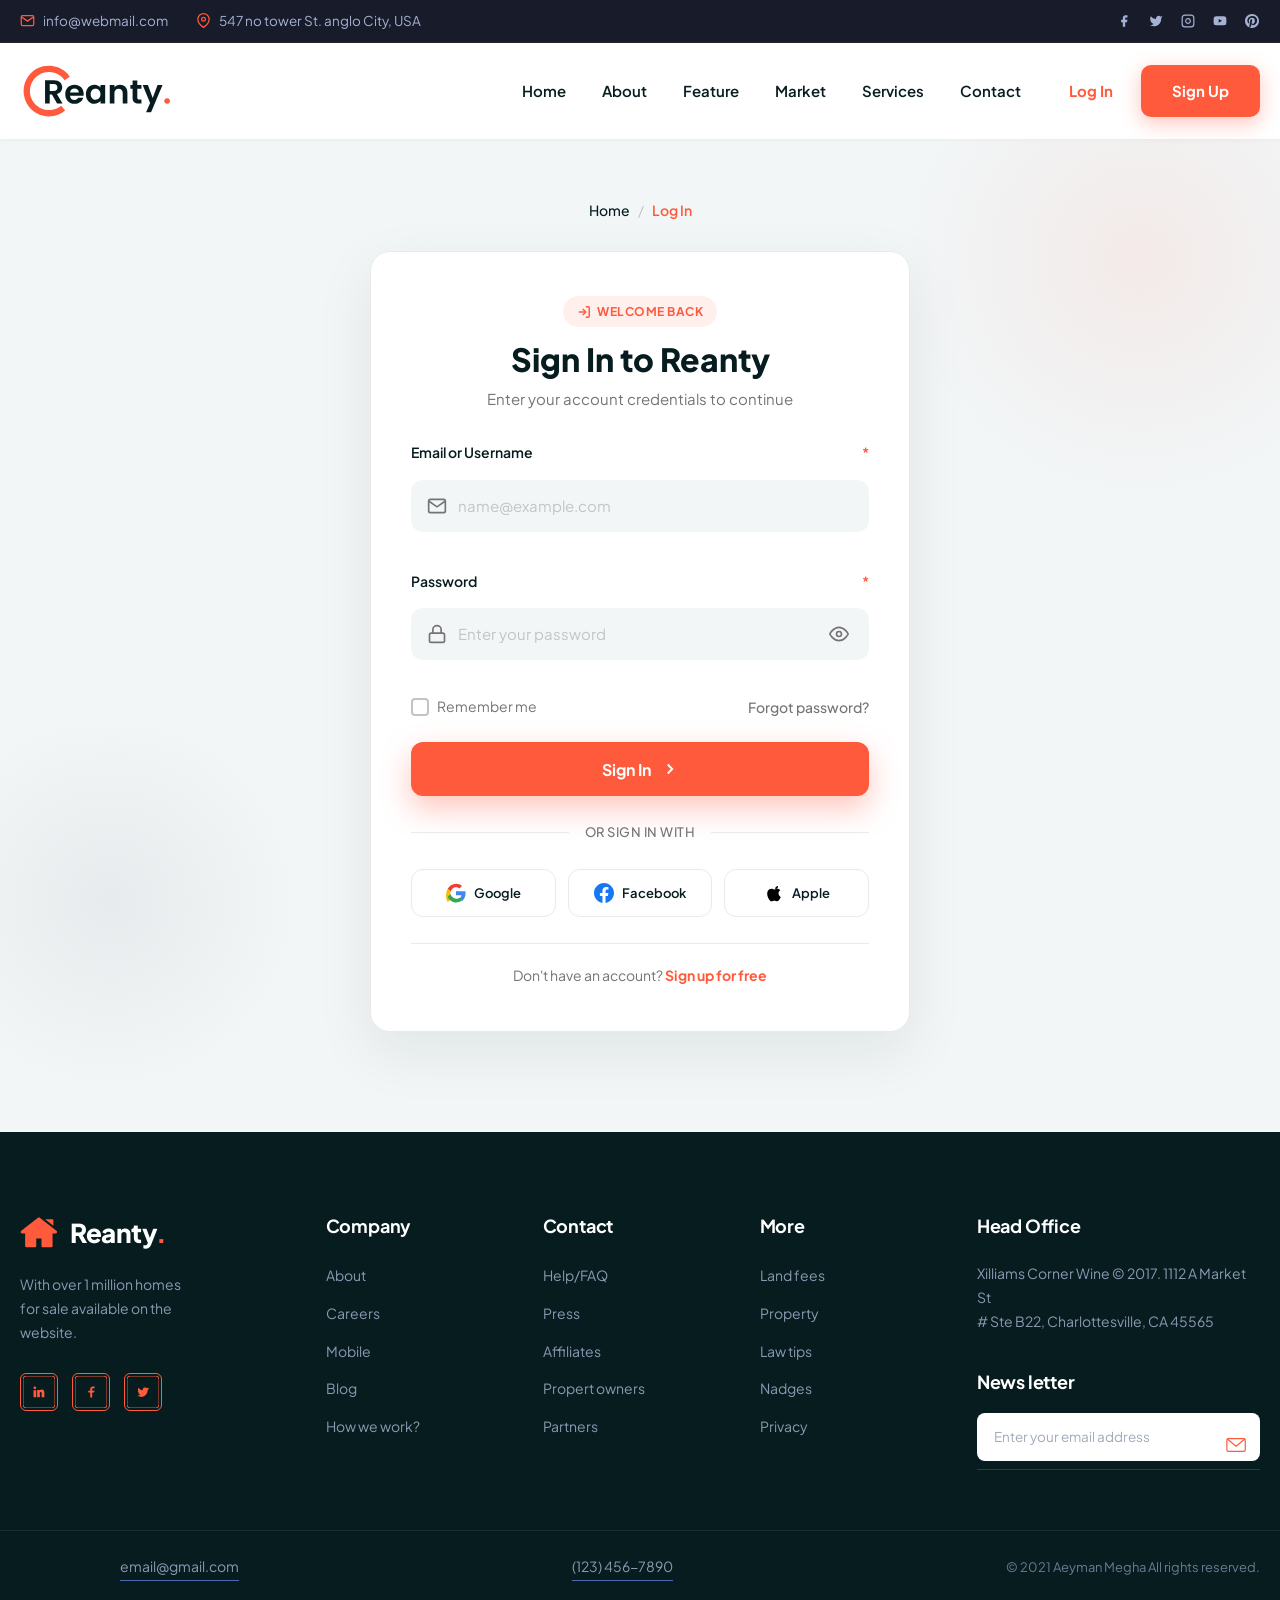
==== pages/login.html @ 9ad76287 "done projectver2" ====
<!DOCTYPE html>
<html lang="en">

<head>
  <meta charset="UTF-8">
  <meta name="viewport" content="width=device-width, initial-scale=1.0">
  <meta name="description"
    content="Log in to Reanty - Find the best Real Estate on your country. Manage your properties, search history, and saved listings.">
  <title>Log In - Reanty Real Estate</title>

  <!-- Google Fonts: Plus Jakarta Sans -->
  <link rel="preconnect" href="https://fonts.googleapis.com">
  <link rel="preconnect" href="https://fonts.gstatic.com" crossorigin>
  <link href="https://fonts.googleapis.com/css2?family=Plus+Jakarta+Sans:wght@400;500;600;700;800&display=swap"
    rel="stylesheet">

  <!-- Main Vanilla CSS File (Đường dẫn tương đối) -->
  <link rel="stylesheet" href="../css/style.css">

</head>

<body>

  <!-- ========================================================================= -->
  <!-- 1. HEADER COMPONENT (TOP CONTACT BAR & MAIN NAVBAR)                       -->
  <!-- ========================================================================= -->
  <div id="header-placeholder" data-include="../components/header.html"></div>


  <!-- ========================================================================= -->
  <!-- MAIN AUTH SECTION: LOGIN FORM                                            -->
  <!-- ========================================================================= -->
  <main class="auth-page">
    <div class="container">

      <!-- Breadcrumb Navigation -->
      <nav class="auth-breadcrumb" aria-label="Breadcrumb">
        <a href="../index.html">Home</a>
        <span class="auth-breadcrumb__separator">/</span>
        <span class="auth-breadcrumb__current">Log In</span>
      </nav>

      <!-- Auth Card Container -->
      <div class="auth-card">

        <!-- Card Header -->
        <div class="auth-header">
          <div class="auth-header__badge">
            <svg width="14" height="14" viewBox="0 0 24 24" fill="none" stroke="currentColor" stroke-width="2.5">
              <path d="M15 3h4a2 2 0 0 1 2 2v14a2 2 0 0 1-2 2h-4"></path>
              <polyline points="10 17 15 12 10 7"></polyline>
              <line x1="15" y1="12" x2="3" y2="12"></line>
            </svg>
            <span>Welcome Back</span>
          </div>
          <h1 class="auth-header__title">Sign In to Reanty</h1>
          <p class="auth-header__subtitle">Enter your account credentials to continue</p>
        </div>

        <!-- Alert Notification (Dùng khi test kết nối) -->
        <div class="auth-alert auth-alert--success" id="loginSuccessAlert">
          <svg width="20" height="20" viewBox="0 0 24 24" fill="none" stroke="currentColor" stroke-width="2">
            <path d="M22 11.08V12a10 10 0 1 1-5.93-9.14"></path>
            <polyline points="22 4 12 14.01 9 11.01"></polyline>
          </svg>
          <span>Đăng nhập thành công! Đang chuyển hướng...</span>
        </div>

        <!-- ========================================================================= -->
        <!-- FORM ĐĂNG NHẬP (HỖ TRỢ LINK ACTION DATA SERVER & TEST SERVER)              -->
        <!-- ========================================================================= -->
        <form class="auth-form" id="loginForm" action="#" method="POST"
          data-test-server-url="https://test-server.example.com/api/v1/auth/login"
          data-data-server-url="https://api.reanty.com/api/v1/auth/login">

          <!-- Email / Username Field -->
          <div class="form-group">
            <label for="loginEmail" class="form-label">
              <span>Email or Username</span>
              <span class="required">*</span>
            </label>
            <div class="form-input-wrapper">
              <svg class="form-input-icon" viewBox="0 0 24 24" fill="none" stroke="currentColor" stroke-width="2">
                <path d="M4 4h16c1.1 0 2 .9 2 2v12c0 1.1-.9 2-2 2H4c-1.1 0-2-.9-2-2V6c0-1.1.9-2 2-2z"></path>
                <polyline points="22,6 12,13 2,6"></polyline>
              </svg>
              <input type="email" id="loginEmail" name="email" class="form-input" placeholder="name@example.com"
                required autocomplete="email">
            </div>
          </div>

          <!-- Password Field -->
          <div class="form-group">
            <label for="loginPassword" class="form-label">
              <span>Password</span>
              <span class="required">*</span>
            </label>
            <div class="form-input-wrapper">
              <svg class="form-input-icon" viewBox="0 0 24 24" fill="none" stroke="currentColor" stroke-width="2">
                <rect x="3" y="11" width="18" height="11" rx="2" ry="2"></rect>
                <path d="M7 11V7a5 5 0 0 1 10 0v4"></path>
              </svg>
              <input type="password" id="loginPassword" name="password" class="form-input form-input--has-toggle"
                placeholder="Enter your password" required autocomplete="current-password">
              <!-- Password Show / Hide Toggle Button -->
              <button type="button" class="password-toggle" id="togglePasswordBtn"
                aria-label="Toggle password visibility">
                <svg id="eyeIcon" viewBox="0 0 24 24" fill="none" stroke="currentColor" stroke-width="2">
                  <path d="M1 12s4-8 11-8 11 8 11 8-4 8-11 8-11-8-11-8z"></path>
                  <circle cx="12" cy="12" r="3"></circle>
                </svg>
              </button>
            </div>
          </div>

          <!-- Options: Remember Me & Forgot Password -->
          <div class="form-options">
            <label class="form-checkbox">
              <input type="checkbox" id="rememberMe" name="remember">
              <span>Remember me</span>
            </label>
            <a href="#" class="forgot-password" id="forgotPasswordLink">Forgot password?</a>
          </div>

          <!-- Submit Button -->
          <button type="submit" class="btn btn--primary auth-submit-btn">
            <span>Sign In</span>
            <svg class="icon-arrow" viewBox="0 0 24 24" fill="none" stroke="currentColor" stroke-width="2.5">
              <polyline points="9 18 15 12 9 6"></polyline>
            </svg>
          </button>
        </form>

        <!-- Divider (Chuyển xuống dưới form theo yêu cầu) -->
        <div class="auth-divider" style="margin-top: 26px;">
          <span>or sign in with</span>
        </div>

        <!-- Social Login Options (Google, Facebook, Apple đặt ở dưới cùng) -->
        <div class="auth-socials">
          <!-- Google -->
          <button type="button" class="auth-social-btn" title="Sign in with Google">
            <svg viewBox="0 0 24 24">
              <path fill="#EA4335"
                d="M12 5c1.6 0 3 .6 4.1 1.7l3.1-3.1C17.3 1.8 14.8 1 12 1 7.5 1 3.7 3.6 1.9 7.3l3.7 2.9C6.5 7.4 9 5 12 5z" />
              <path fill="#4285F4"
                d="M23.5 12.3c0-.8-.1-1.7-.2-2.3H12v4.6h6.5c-.3 1.5-1.1 2.8-2.4 3.7l3.7 2.9c2.2-2 3.7-5 3.7-8.9z" />
              <path fill="#FBBC05"
                d="M5.6 14.8c-.2-.7-.4-1.5-.4-2.3 0-.8.2-1.6.4-2.3L1.9 7.3C.7 9.7 0 12.3 0 15.1s.7 5.4 1.9 7.8l3.7-2.9z" />
              <path fill="#34A853"
                d="M12 23.5c3.2 0 6-1.1 8-3l-3.7-2.9c-1.1.7-2.5 1.2-4.3 1.2-3 0-5.5-2.4-6.4-5.2L1.9 16.5C3.7 20.2 7.5 23.5 12 23.5z" />
            </svg>
            <span>Google</span>
          </button>

          <!-- Facebook -->
          <button type="button" class="auth-social-btn" title="Sign in with Facebook">
            <svg viewBox="0 0 24 24" fill="#1877F2">
              <path
                d="M24 12.073c0-6.627-5.373-12-12-12s-12 5.373-12 12c0 5.99 4.388 10.954 10.125 11.854v-8.385H7.078v-3.47h3.047V9.43c0-3.007 1.792-4.669 4.533-4.669 1.312 0 2.686.235 2.686.235v2.953H15.83c-1.491 0-1.956.925-1.956 1.874v2.25h3.328l-.532 3.47h-2.796v8.385C19.612 23.027 24 18.062 24 12.073z" />
            </svg>
            <span>Facebook</span>
          </button>

          <!-- Apple -->
          <button type="button" class="auth-social-btn" title="Sign in with Apple">
            <svg viewBox="0 0 24 24" fill="#000000">
              <path
                d="M18.71 19.5c-.83 1.24-1.71 2.45-3.05 2.47-1.34.03-1.77-.79-3.29-.79-1.53 0-2 .77-3.27.82-1.31.05-2.3-1.32-3.14-2.53C4.25 17 2.94 12.45 4.7 9.39c.87-1.52 2.43-2.48 4.12-2.51 1.28-.02 2.5.87 3.29.87.78 0 2.26-1.07 3.81-.91.65.03 2.47.26 3.64 1.98-.09.06-2.17 1.28-2.15 3.81.03 3.02 2.65 4.03 2.68 4.04-.03.07-.42 1.44-1.38 2.83M15.97 6.37c.62-.75 1.04-1.8 0.92-2.85-.9.04-2 .6-2.65 1.36-.58.67-.99 1.74-.86 2.76 1.01.08 2.05-.52 2.59-1.27z" />
            </svg>
            <span>Apple</span>
          </button>
        </div>

        <!-- Prompt to Sign Up -->
        <div class="auth-footer-prompt">
          Don't have an account?
          <a href="./register.html" class="auth-link auth-link--highlight">Sign up for free</a>
        </div>

      </div>
    </div>
  </main>

  <!-- ========================================================================= -->
  <!-- 3. FOOTER COMPONENT                                                       -->
  <!-- ========================================================================= -->
  <div id="footer-placeholder" data-include="../components/footer.html"></div>


  <!-- Vanilla JS (External relative script) -->
  <script src="../js/main.js"></script>
</body>

</html>
---- css/style.css ----
@import './header.css';
@import './footer.css';

/* ==========================================================================
   01. DESIGN  CSS VARIABLES
   ========================================================================== */
:root {
  /* Brand Colors extracted from design */
  --color-primary: #FF5A3C;
  --color-primary-hover: #E84D30;
  --color-primary-light: #FFF0ED;
  --color-primary-tint: #F5DFDC;

  /* Dark & Neutral Colors */
  --color-dark: #071C1F;
  --color-navy-dark: #171B2A;
  --color-navy-deep: #0D101A;
  --color-text-main: #071C1F;
  --color-text-muted: #757474;
  --color-text-light: #A6B2D3;
  --color-gray-placeholder: #C4C4C4;
  --color-gray-light: #F2F6F7;
  --color-gray-border: #EAEAEA;
  --color-white: #FFFFFF;

  /* Accent Colors */
  --color-star-yellow: #FAC030;
  --color-accent-bar: #FFBA57;

  /* Typography */
  --font-primary: 'Plus Jakarta Sans', -apple-system, BlinkMacSystemFont, 'Segoe UI', Roboto, Helvetica, Arial, sans-serif;

  /* Shadows */
  --shadow-sm: 0 4px 12px rgba(0, 0, 0, 0.04);
  --shadow-md: 0 10px 30px rgba(0, 0, 0, 0.06);
  --shadow-lg: 0 18px 45px rgba(0, 0, 0, 0.08);
  --shadow-primary: 0 12px 30px rgba(255, 90, 60, 0.35);

  /* Border Radiuses */
  --radius-sm: 6px;
  --radius-md: 12px;
  --radius-lg: 16px;
  --radius-full: 9999px;

  /* Container (Figma 1440px grid centered on 1920px canvas) */
  --container-width: 1440px;
  --transition-normal: all 0.3s cubic-bezier(0.25, 0.8, 0.25, 1);
}

/* ==========================================================================
   02. RESET & BASE STYLES
   ========================================================================== */
*,
*::before,
*::after {
  box-sizing: border-box;
  margin: 0;
  padding: 0;
}

html {
  scroll-behavior: smooth;
  font-size: 16px;
}

body {
  font-family: var(--font-primary);
  color: var(--color-text-main);
  background-color: var(--color-white);
  line-height: 1.6;
  overflow-x: hidden;
  -webkit-font-smoothing: antialiased;
  -moz-osx-font-smoothing: grayscale;
}

img,
svg {
  display: block;
  max-width: 100%;
}

a {
  color: inherit;
  text-decoration: none;
  transition: var(--transition-normal);
}

ul,
ol {
  list-style: none;
}

button,
input,
textarea {
  font-family: inherit;
  font-size: inherit;
  border: none;
  outline: none;
}

button {
  cursor: pointer;
  background: none;
}

/* ==========================================================================
   03. TYPOGRAPHY & COMMON UTILITIES
   ========================================================================== */
.container {
  width: 100%;
  max-width: var(--container-width);
  margin-left: auto;
  margin-right: auto;
  padding-left: 20px;
  padding-right: 20px;
}

.section {
  padding: 90px 0;
}

.section-heading {
  margin-bottom: 50px;
}

.section-heading--centered,
.text-center {
  text-align: center;
}

.section-heading__title {
  font-size: 38px;
  font-weight: 700;
  color: var(--color-dark);
  line-height: 1.25;
  margin-bottom: 15px;
  letter-spacing: -0.5px;
}

.section-heading__subtitle {
  font-size: 15px;
  color: var(--color-text-muted);
  line-height: 1.65;
  max-width: 540px;
  margin-left: auto;
  margin-right: auto;
}

.mt-40 {
  margin-top: 40px;
}

/* Placeholder styling simulating Figma wireframe image blocks */
.placeholder-img {
  background-color: var(--color-gray-placeholder);
  width: 100%;
  height: 100%;
  display: flex;
  flex-direction: column;
  align-items: center;
  justify-content: center;
  gap: 12px;
  position: relative;
  overflow: hidden;
  transition: var(--transition-normal);
}

.placeholder-img::after {
  content: "";
  position: absolute;
  inset: 0;
  background: linear-gradient(135deg, rgba(255, 255, 255, 0.12) 0%, rgba(0, 0, 0, 0.05) 100%);
  pointer-events: none;
}

.placeholder-img__text {
  font-size: 13px;
  font-weight: 600;
  color: #707070;
  letter-spacing: 0.5px;
  text-transform: uppercase;
  z-index: 2;
  opacity: 0.8;
}

.placeholder-img__icon {
  width: 48px;
  height: 48px;
  opacity: 0.6;
  z-index: 2;
}

.placeholder-img--full {
  min-height: 240px;
}

/* ==========================================================================
   04. BUTTONS & BADGES
   ========================================================================== */
.btn {
  display: inline-flex;
  align-items: center;
  justify-content: center;
  font-size: 15px;
  font-weight: 600;
  padding: 12px 28px;
  border-radius: var(--radius-sm);
  transition: var(--transition-normal);
  text-align: center;
  border: 1.5px solid transparent;
}

.btn--primary {
  background-color: var(--color-primary);
  color: var(--color-white);
  box-shadow: 0 6px 18px rgba(255, 90, 60, 0.25);
}

.btn--primary:hover {
  background-color: var(--color-primary-hover);
  box-shadow: var(--shadow-primary);
  transform: translateY(-2px);
}

.btn--outline {
  border-color: var(--color-primary);
  color: var(--color-primary);
  background-color: transparent;
  padding: 12px 34px;
}

.btn--outline:hover {
  background-color: var(--color-primary);
  color: var(--color-white);
  box-shadow: var(--shadow-primary);
  transform: translateY(-2px);
}

.btn--block {
  width: 100%;
}

.badge-tag {
  display: inline-flex;
  align-items: center;
  gap: 8px;
  background-color: var(--color-primary-tint);
  color: var(--color-primary);
  padding: 6px 16px;
  border-radius: var(--radius-full);
  font-size: 13px;
  font-weight: 600;
  margin-bottom: 16px;
}

.badge-tag__dot {
  width: 8px;
  height: 8px;
  border-radius: 50%;
  background-color: var(--color-primary);
}

/* ==========================================================================
   05. TOP CONTACT BAR
   ========================================================================== */
.top-bar {
  background-color: var(--color-navy-dark);
  color: var(--color-text-light);
  font-size: 13.5px;
  padding: 10px 0;
  border-bottom: 1px solid rgba(255, 255, 255, 0.05);
}

.top-bar__inner {
  display: flex;
  justify-content: space-between;
  align-items: center;
}

.top-bar__contact {
  display: flex;
  align-items: center;
  gap: 28px;
}

.top-bar__link,
.top-bar__location {
  display: inline-flex;
  align-items: center;
  gap: 8px;
}

.top-bar__link:hover {
  color: var(--color-white);
}

.top-bar .icon {
  width: 15px;
  height: 15px;
  color: var(--color-primary);
}

.top-bar__socials {
  display: flex;
  align-items: center;
  gap: 16px;
}

.top-bar__social-link {
  width: 16px;
  height: 16px;
  color: var(--color-text-light);
  display: flex;
  align-items: center;
  justify-content: center;
}

.top-bar__social-link:hover {
  color: var(--color-primary);
  transform: translateY(-2px);
}

/* ==========================================================================
   06. MAIN HEADER / NAVIGATION
   ========================================================================== */
.navbar {
  background-color: var(--color-white);
  padding: 22px 0;
  position: relative;
  z-index: 1000;
  box-shadow: 0 1px 4px rgba(0, 0, 0, 0.04);
}

.navbar__inner {
  display: flex;
  align-items: center;
  justify-content: space-between;
}

.navbar__brand {
  display: flex;
  align-items: center;
  line-height: 0;
}

.navbar__brand svg {
  display: block;
  width: 155px;
  height: 52px;
}

.navbar__nav {
  display: flex;
  align-items: center;
  gap: 48px;
}

.navbar__menu {
  display: flex;
  align-items: center;
  gap: 36px;
}

.navbar__link {
  font-size: 15px;
  font-weight: 600;
  color: var(--color-dark);
  position: relative;
  padding: 6px 0;
  transition: var(--transition-normal);
}

.navbar__link:hover {
  color: var(--color-primary);
}

.navbar__link--active {
  color: var(--color-primary);
}

.navbar__link--active::after {
  content: "";
  position: absolute;
  bottom: -2px;
  left: 0;
  width: 100%;
  height: 2px;
  background-color: var(--color-primary);
  border-radius: 2px;
}

.navbar__actions {
  display: flex;
  align-items: center;
  gap: 28px;
}

.navbar__login {
  font-size: 15px;
  font-weight: 700;
  color: var(--color-dark);
  transition: var(--transition-normal);
}

.navbar__login:hover {
  color: var(--color-primary);
}

.navbar__btn {
  border-radius: 10px;
  padding: 13px 30px;
  font-size: 15px;
  font-weight: 700;
  background-color: var(--color-primary);
  color: var(--color-white);
  box-shadow: 0 6px 20px rgba(255, 90, 60, 0.35);
}

.navbar__btn:hover {
  background-color: var(--color-primary-hover);
  transform: translateY(-2px);
  box-shadow: 0 10px 25px rgba(255, 90, 60, 0.45);
}

/* Hamburger toggle for mobile */
.navbar__toggle {
  display: none;
  flex-direction: column;
  gap: 5px;
  width: 30px;
  height: 24px;
  justify-content: center;
}

.navbar__toggle span {
  display: block;
  height: 2.5px;
  width: 100%;
  background-color: var(--color-dark);
  border-radius: 2px;
  transition: var(--transition-normal);
}

/* ==========================================================================
   07. HERO SECTION (EXACT FIGMA REPLICA)
   ========================================================================== */
.hero {
  padding: 0;
  background-color: var(--color-gray-light);
  position: relative;
  overflow: hidden;
}

.hero__container {
  display: grid;
  grid-template-columns: 570px 1fr;
  align-items: stretch;
  min-height: 700px;
  position: relative;
}

.hero__left {
  padding: 60px 30px 60px 0;
  display: flex;
  flex-direction: column;
  justify-content: center;
  z-index: 5;
}

.hero__title-block {
  position: relative;
  display: inline-block;
  margin-bottom: 24px;
}

.hero__title {
  font-size: 58px;
  font-weight: 800;
  color: var(--color-dark);
  line-height: 1.18;
  letter-spacing: -1px;
}

.hero__title-period {
  color: var(--color-dark);
}

/* Exact Figma Curved Arrow positioned right by 'country .' pointing to gray box */
.hero__curve-arrow {
  position: absolute;
  bottom: -22px;
  right: 15px;
  width: 165px;
  height: auto;
  pointer-events: none;
  z-index: 10;
}

.hero__desc {
  font-size: 15.5px;
  color: var(--color-text-muted);
  line-height: 1.7;
  max-width: 440px;
  margin-bottom: 36px;
}

.hero__cta {
  margin-bottom: 65px;
}

.hero__btn {
  padding: 16px 36px;
  gap: 10px;
  border-radius: 10px;
  font-size: 15px;
  font-weight: 700;
  background-color: var(--color-primary);
  color: var(--color-white);
  box-shadow: 0 8px 24px rgba(255, 90, 60, 0.35);
  display: inline-flex;
  align-items: center;
}

.hero__btn:hover {
  background-color: var(--color-primary-hover);
  transform: translateY(-2px);
  box-shadow: 0 12px 30px rgba(255, 90, 60, 0.45);
}

.hero__btn .icon-arrow {
  width: 16px;
  height: 16px;
  stroke-width: 3;
}

/* Stepped House Tabs matching Figma (HOUSE 1 tall, HOUSE 2 & 3 lower) */
.hero__stepped-wrapper {
  display: flex;
  align-items: flex-end;
  gap: 28px;
}

.hero__stepped-tabs {
  display: flex;
  align-items: flex-end;
}

.hero__tab-step {
  padding: 0 20px;
  height: 55px;
  background-color: #B5B5B5;
  color: rgba(255, 255, 255, 0.85);
  font-size: 11px;
  font-weight: 700;
  letter-spacing: 0.6px;
  display: flex;
  align-items: center;
  justify-content: center;
  cursor: pointer;
  transition: var(--transition-normal);
}

.hero__tab-step--active {
  height: 75px;
  background-color: #999999;
  color: var(--color-white);
}

.hero__tab-step:hover {
  background-color: #8C8C8C;
  color: var(--color-white);
}

.hero__stepped-progress {
  display: flex;
  align-items: center;
  gap: 18px;
  padding-bottom: 16px;
}

.hero__stepped-line {
  width: 55px;
  height: 2.5px;
  background-color: #E0E0E0;
  position: relative;
  border-radius: 2px;
}

.hero__stepped-line-fill {
  width: 22px;
  height: 100%;
  background-color: var(--color-dark);
  border-radius: 2px;
}

.hero__stepped-numbers {
  display: flex;
  align-items: center;
  gap: 10px;
  font-size: 13.5px;
  font-weight: 700;
  color: #B5B5B5;
}

.hero__stepped-numbers .active {
  color: var(--color-dark);
  font-size: 15px;
}

/* Hero Right: Big Architectural Gray Rectangle */
.hero__right {
  position: relative;
  width: 100%;
  height: 100%;
  min-height: 680px;
}

.hero__gray-box {
  position: absolute;
  top: 0;
  left: 0;
  width: 100%;
  height: 100%;
  background-color: #C4C4C4;
}

/* Floating Overlapping Revenue Card (Positioned at bottom-left corner of gray box) */
.hero__stat-card {
  position: absolute;
  bottom: 40px;
  left: -120px;
  background-color: var(--color-white);
  padding: 24px 30px;
  border-radius: 20px;
  box-shadow: 0 20px 45px rgba(0, 0, 0, 0.08);
  display: flex;
  flex-direction: column;
  align-items: flex-start;
  z-index: 20;
  width: 230px;
}

.hero__stat-icon {
  margin-bottom: 12px;
  line-height: 0;
}

.hero__stat-value {
  font-size: 26px;
  font-weight: 800;
  color: var(--color-dark);
  line-height: 1.2;
  margin-bottom: 2px;
  letter-spacing: -0.5px;
}

.hero__stat-label {
  font-size: 13.5px;
  font-weight: 500;
  color: #9EABB2;
}

/* "How it works" button at bottom-right corner of gray box */
.hero__video-btn {
  position: absolute;
  bottom: 0;
  right: 0;
  background-color: var(--color-primary);
  color: var(--color-white);
  display: inline-flex;
  align-items: center;
  gap: 14px;
  padding: 18px 32px;
  font-size: 14.5px;
  font-weight: 700;
  border-top-left-radius: 10px;
  transition: var(--transition-normal);
  z-index: 15;
}

.hero__video-btn:hover {
  background-color: var(--color-primary-hover);
  padding-right: 36px;
}

.hero__play-circle {
  width: 28px;
  height: 28px;
  border-radius: 50%;
  background-color: var(--color-white);
  color: var(--color-primary);
  display: flex;
  align-items: center;
  justify-content: center;
  box-shadow: 0 4px 10px rgba(0, 0, 0, 0.15);
}

.hero__play-circle svg {
  width: 12px;
  height: 12px;
  margin-left: 2px;
  fill: var(--color-primary);
}

/* ==========================================================================
   08. COMMERCIAL REAL ESTATE & OFFICE
   ========================================================================== */
.commercial__grid {
  display: grid;
  grid-template-columns: repeat(3, 1fr);
  gap: 30px;
}

.commercial-card {
  background-color: var(--color-white);
  border-radius: var(--radius-lg);
  padding: 45px 30px 40px;
  text-align: center;
  box-shadow: var(--shadow-sm);
  border: 1px solid rgba(0, 0, 0, 0.03);
  transition: var(--transition-normal);
}

.commercial-card:hover {
  transform: translateY(-6px);
  box-shadow: var(--shadow-md);
}

.commercial-card--featured {
  background-color: var(--color-primary);
  color: var(--color-white);
  box-shadow: var(--shadow-primary);
  transform: translateY(-4px);
}

.commercial-card--featured:hover {
  transform: translateY(-8px);
  box-shadow: 0 20px 40px rgba(255, 90, 60, 0.45);
}

.commercial-card__icon-wrap {
  display: flex;
  justify-content: center;
  margin-bottom: 24px;
}

.commercial-card__icon-circle {
  width: 72px;
  height: 72px;
  border-radius: 50%;
  background-color: var(--color-primary-light);
  display: flex;
  align-items: center;
  justify-content: center;
}

.commercial-card__icon-circle svg {
  width: 32px;
  height: 32px;
}

.commercial-card__icon-circle--featured {
  background-color: rgba(255, 255, 255, 0.2);
}

.commercial-card__icon-circle--featured svg {
  stroke: var(--color-white);
}

.commercial-card__title {
  font-size: 20px;
  font-weight: 700;
  margin-bottom: 12px;
  color: var(--color-dark);
}

.commercial-card--featured .commercial-card__title {
  color: var(--color-white);
}

.commercial-card__desc {
  font-size: 14.5px;
  color: var(--color-text-muted);
  line-height: 1.6;
}

.commercial-card--featured .commercial-card__desc {
  color: rgba(255, 255, 255, 0.9);
}

/* ==========================================================================
   09. DREAM LIVING SPACES (EXACT FIGMA REPLICA)
   ========================================================================== */
.dream-spaces {
  background-color: var(--color-white);
  padding: 100px 0;
}

.dream-spaces__grid {
  display: grid;
  grid-template-columns: 520px 1fr;
  gap: 80px;
  align-items: center;
}

.dream-spaces__visual {
  width: 100%;
}

.dream-spaces__composition {
  position: relative;
  width: 100%;
  max-width: 494px;
  height: 640px;
}

/* Box 1 (Bottom Left, x=375, y=1963, w=342, h=527) */
.dream-spaces__gray-block--bottom-left {
  position: absolute;
  left: 0;
  bottom: 0;
  width: 342px;
  height: 527px;
  background-color: #C4C4C4;
}

/* Box 2 (Top Right, x=502, y=1862, w=366, h=561) */
.dream-spaces__gray-block--top-right {
  position: absolute;
  left: 128px;
  top: 11px;
  width: 366px;
  height: 561px;
  background-color: #C4C4C4;
}

/* 5 Star Rating Badge (x=801, y=1851, w=120, h=120) */
.dream-spaces__rating-badge {
  position: absolute;
  top: 0;
  right: -42px;
  width: 120px;
  height: 120px;
  background-color: #071C1F;
  display: flex;
  flex-direction: column;
  align-items: center;
  justify-content: center;
  gap: 10px;
  z-index: 10;
}

.dream-spaces__star-icon {
  width: 28px;
  height: 28px;
}

.dream-spaces__rating-text {
  color: var(--color-white);
  font-size: 13px;
  font-weight: 700;
  letter-spacing: 0.2px;
  white-space: nowrap;
}

/* Right Content */
.dream-spaces__title {
  font-size: 46px;
  font-weight: 800;
  color: var(--color-dark);
  line-height: 1.18;
  margin-bottom: 18px;
  letter-spacing: -0.8px;
}

.dream-spaces__desc {
  font-size: 15px;
  color: var(--color-text-muted);
  line-height: 1.7;
  max-width: 500px;
  margin-bottom: 36px;
}

.dream-spaces__list {
  display: flex;
  flex-direction: column;
  gap: 16px;
}

.feature-item {
  display: flex;
  align-items: center;
  gap: 24px;
  padding: 16px 20px;
  border-radius: 6px;
  transition: var(--transition-normal);
}

.feature-item--highlighted {
  background-color: var(--color-white);
  box-shadow: 0 10px 35px rgba(0, 0, 0, 0.06);
  padding: 24px 28px;
  border-radius: 6px;
}

.feature-item__icon-wrap {
  width: 44px;
  height: 44px;
  display: flex;
  align-items: center;
  justify-content: center;
  flex-shrink: 0;
}

.feature-item__icon-wrap svg {
  width: 36px;
  height: 36px;
}

.feature-item__title {
  font-size: 19px;
  font-weight: 700;
  color: var(--color-dark);
  margin-bottom: 5px;
  letter-spacing: -0.2px;
}

.feature-item__desc {
  font-size: 13.5px;
  color: var(--color-text-muted);
  line-height: 1.5;
}

/* ==========================================================================
   10. TODAY SELLS PROPERTIES (EXACT FIGMA REPLICA)
   ========================================================================== */
.today-sells {
  background-color: var(--color-white);
  padding: 100px 0;
}

.today-sells__grid {
  display: grid;
  grid-template-columns: 520px 1fr;
  gap: 80px;
  align-items: center;
}

.today-sells__tag {
  display: inline-flex;
  align-items: center;
  gap: 10px;
  font-size: 14.5px;
  font-weight: 600;
  color: var(--color-dark);
  margin-bottom: 20px;
}

.today-sells__title {
  font-size: 46px;
  font-weight: 800;
  color: var(--color-dark);
  line-height: 1.18;
  margin-bottom: 18px;
  letter-spacing: -0.8px;
}

.today-sells__desc {
  font-size: 15px;
  color: var(--color-text-muted);
  line-height: 1.7;
  max-width: 480px;
  margin-bottom: 36px;
}

.checklist {
  display: flex;
  flex-direction: column;
  gap: 20px;
  margin-bottom: 45px;
}

.checklist__item {
  display: flex;
  align-items: center;
  gap: 16px;
  font-size: 15px;
  font-weight: 500;
  color: #757474;
}

.checklist__bullet-rect {
  width: 14px;
  height: 10px;
  background-color: var(--color-primary);
  flex-shrink: 0;
  border-radius: 0;
}

.today-sells__stepped-wrapper {
  display: flex;
  align-items: flex-end;
  gap: 28px;
}

.hero__stepped-line-fill--orange {
  background-color: var(--color-primary);
}

/* Mosaic 3-box architectural photo grid matching exact Figma dimensions */
.today-sells__visual {
  display: flex;
  justify-content: flex-end;
  width: 100%;
}

.mosaic-grid {
  display: grid;
  grid-template-columns: 310px 258px;
  grid-template-rows: 290px 250px;
  gap: 20px;
  width: 588px;
  height: 560px;
}

.mosaic-grid__item {
  overflow: hidden;
  background-color: #C4C4C4;
}

.mosaic-grid__item--tall {
  grid-column: 1 / 2;
  grid-row: 1 / 3;
}

.mosaic-grid__item--top {
  grid-column: 2 / 3;
  grid-row: 1 / 2;
}

.mosaic-grid__item--bottom {
  grid-column: 2 / 3;
  grid-row: 2 / 3;
}

.mosaic-grid__gray-box {
  width: 100%;
  height: 100%;
  background-color: #C4C4C4;
}

/* ==========================================================================
   11. SERVICES PROVIDE FOR YOU
   ========================================================================== */
.services {
  background-color: var(--color-gray-light);
  padding: 100px 0;
}

.services__grid {
  display: grid;
  grid-template-columns: repeat(3, 1fr);
  gap: 30px;
  margin-top: 50px;
}

.service-card {
  background-color: var(--color-white);
  border-radius: 12px;
  padding: 48px 36px 42px;
  box-shadow: 0 4px 20px rgba(0, 0, 0, 0.03);
  transition: var(--transition-normal);
  display: flex;
  flex-direction: column;
  align-items: center;
  text-align: center;
}

.service-card:hover {
  transform: translateY(-6px);
  box-shadow: 0 16px 35px rgba(0, 0, 0, 0.06);
}

.service-card__icon-box {
  width: 70px;
  height: 70px;
  border-radius: 12px;
  background-color: var(--color-white);
  box-shadow: 0 6px 20px rgba(0, 0, 0, 0.06);
  display: flex;
  align-items: center;
  justify-content: center;
  margin-bottom: 26px;
}

.service-card__title {
  font-size: 20px;
  font-weight: 700;
  color: var(--color-dark);
  margin-bottom: 14px;
}

.service-card__desc {
  font-size: 14.5px;
  color: var(--color-text-muted);
  line-height: 1.6;
  margin-bottom: 24px;
  max-width: 290px;
}

.service-card__link {
  display: inline-flex;
  align-items: center;
  gap: 8px;
  font-size: 13.5px;
  font-weight: 700;
  color: var(--color-dark);
  transition: var(--transition-normal);
}

.service-card__link .arrow {
  transition: transform 0.2s ease;
}

.service-card__link:hover {
  color: var(--color-primary);
}

.service-card__link:hover .arrow {
  transform: translateX(4px);
}

/* ==========================================================================
   12. FEATURED PROPERTY
   ========================================================================== */
.featured-property {
  background-color: var(--color-white);
  padding: 100px 0 80px;
}

.featured-property__header {
  display: flex;
  justify-content: space-between;
  align-items: flex-end;
  margin-bottom: 50px;
}

.featured-property__title {
  font-size: 46px;
  font-weight: 800;
  color: var(--color-dark);
  line-height: 1.18;
  margin-bottom: 16px;
  letter-spacing: -0.8px;
}

.featured-property__subtitle {
  font-size: 15px;
  color: var(--color-text-muted);
  line-height: 1.6;
}

.featured-property__tabs {
  display: flex;
  align-items: center;
  gap: 36px;
}

.filter-tab {
  font-size: 16px;
  font-weight: 600;
  color: var(--color-text-muted);
  position: relative;
  padding-bottom: 8px;
  transition: var(--transition-normal);
  cursor: pointer;
}

.filter-tab:hover,
.filter-tab--active {
  color: var(--color-dark);
}

.filter-tab--active::after {
  content: "";
  position: absolute;
  bottom: 0;
  left: 0;
  width: 100%;
  height: 2.5px;
  background-color: var(--color-primary);
  border-radius: 2px;
}

.property-grid {
  display: grid;
  grid-template-columns: repeat(3, 1fr);
  gap: 32px;
  margin-bottom: 50px;
}

.property-card {
  position: relative;
  width: 100%;
  height: 386px;
  background-color: #C4C4C4;
  overflow: hidden;
  transition: var(--transition-normal);
}

.property-card--featured {
  box-shadow: 0 16px 40px rgba(0, 0, 0, 0.09);
}

.property-card:hover {
  transform: translateY(-4px);
  box-shadow: 0 16px 35px rgba(0, 0, 0, 0.08);
}

/* White Info Box overlapping bottom-left (w=270, h=138) */
.property-card__info-box {
  position: absolute;
  bottom: 0;
  left: 0;
  width: 74%;
  height: 138px;
  background-color: var(--color-white);
  padding: 20px 0 0 20px;
  display: flex;
  flex-direction: column;
}

.property-card__title {
  font-size: 16.5px;
  font-weight: 700;
  color: var(--color-dark);
  margin-bottom: 6px;
  letter-spacing: -0.2px;
}

.property-card__location {
  display: flex;
  align-items: center;
  gap: 6px;
  font-size: 12.5px;
  color: var(--color-text-muted);
  margin-bottom: 12px;
}

.property-card__location svg {
  width: 13px;
  height: 13px;
  stroke: var(--color-text-muted);
}

.property-card__bottom-row {
  margin-top: auto;
  display: flex;
  align-items: flex-end;
  justify-content: space-between;
}

.property-card__price {
  font-size: 17px;
  font-weight: 800;
  color: var(--color-dark);
  padding-bottom: 12px;
}

.property-card__price--highlight {
  color: var(--color-primary);
}

/* 72x44px Arrow button at bottom right corner */
.property-card__btn {
  width: 72px;
  height: 44px;
  background-color: #C4C4C4;
  display: flex;
  align-items: center;
  justify-content: center;
  transition: var(--transition-normal);
  color: var(--color-dark);
}

.property-card__btn--active {
  background-color: var(--color-primary);
  color: var(--color-white);
}

.property-card__btn svg {
  width: 18px;
  height: 18px;
}

.property-card__btn:hover {
  background-color: var(--color-primary-hover);
  color: var(--color-white);
}

/* Explore Property Outline Button */
.featured-property__footer {
  display: flex;
  justify-content: center;
}

.btn--explore {
  border: 1.5px solid var(--color-primary);
  color: var(--color-primary);
  background-color: transparent;
  font-size: 14.5px;
  font-weight: 600;
  padding: 14px 42px;
  border-radius: 4px;
  transition: var(--transition-normal);
}

.btn--explore:hover {
  background-color: var(--color-primary);
  color: var(--color-white);
}

/* ==========================================================================
   13. UNIT CALLOUT & WIDGET
   ========================================================================== */
.unit-callout-section {
  width: 100%;
  min-height: 460px;
  background-color: #C4C4C4;
  position: relative;
  display: flex;
  align-items: center;
  justify-content: center;
  padding: 0;
}

.unit-callout__container {
  position: relative;
  width: 100%;
  height: 460px;
  display: flex;
  align-items: center;
  justify-content: center;
}

.unit-card {
  width: 380px;
  height: 150px;
  background-color: var(--color-white);
  border-radius: 20px;
  padding: 20px;
  display: flex;
  align-items: center;
  gap: 16px;
  box-shadow: 0 14px 34px rgba(60, 80, 224, 0.1), 0 10px 25px rgba(0, 0, 0, 0.08);
  position: relative;
  z-index: 10;
}

.unit-card__thumb {
  position: relative;
  width: 110px;
  height: 110px;
  border-radius: 10px;
  overflow: hidden;
  flex-shrink: 0;
}

.unit-card__img {
  width: 100%;
  height: 100%;
  object-fit: cover;
  display: block;
}

.unit-card__thumb-badge {
  position: absolute;
  bottom: 8px;
  left: 8px;
  width: 20px;
  height: 20px;
  border-radius: 50%;
  filter: drop-shadow(0 2px 4px rgba(0, 0, 0, 0.25));
}

.unit-card__info {
  display: flex;
  flex-direction: column;
  justify-content: center;
  gap: 2px;
  flex-grow: 1;
}

.unit-card__price {
  font-size: 24px;
  font-weight: 800;
  color: var(--color-dark);
  margin: 0;
  line-height: 1.2;
}

.unit-card__address {
  font-size: 13px;
  font-weight: 500;
  color: #8F9CA3;
  margin: 0 0 6px 0;
  line-height: 1.2;
}

.unit-card__specs {
  display: flex;
  align-items: center;
  gap: 12px;
  margin-top: 2px;
}

.unit-spec {
  display: inline-flex;
  align-items: center;
  gap: 5px;
}

.unit-spec svg {
  width: 26px;
  height: 26px;
  flex-shrink: 0;
}

.unit-spec__val {
  font-size: 12px;
  font-weight: 600;
  color: #627193;
}

/* Orange Circular Badge UNIT NO. 9A */
.unit-badge {
  position: absolute;
  bottom: -50px;
  left: 45px;
  width: 120px;
  height: 120px;
  border-radius: 50%;
  background-color: var(--color-primary);
  color: var(--color-white);
  display: flex;
  flex-direction: column;
  align-items: center;
  justify-content: center;
  box-shadow: 0 10px 25px rgba(255, 90, 60, 0.4);
  z-index: 25;
}

.unit-badge__title {
  font-size: 11px;
  font-weight: 700;
  letter-spacing: 0.5px;
  line-height: 1.2;
}

.unit-badge__number {
  font-size: 32px;
  font-weight: 800;
  line-height: 1;
}

/* ==========================================================================
   14. TESTIMONIALS SECTION
   ========================================================================== */
.testimonial {
  background-color: var(--color-white);
}

.testimonial__wrapper {
  display: flex;
  align-items: center;
  justify-content: space-between;
  gap: 20px;
  max-width: 1140px;
  margin: 0 auto;
}

.testimonial__card-grid {
  display: grid;
  grid-template-columns: 0.9fr 1.1fr;
  gap: 60px;
  align-items: center;
}

.testimonial__visual {
  position: relative;
  width: 280px;
  height: 320px;
  margin: 0 auto;
}

.testimonial__accent-box {
  position: absolute;
  bottom: -15px;
  left: -15px;
  width: 100%;
  height: 100%;
  background-color: var(--color-primary);
  border-radius: var(--radius-md);
  z-index: 1;
}

.testimonial__image-box {
  position: relative;
  width: 100%;
  height: 100%;
  border-radius: var(--radius-md);
  overflow: hidden;
  z-index: 2;
  box-shadow: var(--shadow-md);
}

.testimonial__quote-mark {
  width: 48px;
  height: 38px;
  margin-bottom: 18px;
}

.testimonial__quote {
  font-size: 17px;
  font-style: normal;
  color: var(--color-dark);
  line-height: 1.7;
  margin-bottom: 20px;
}

.star-rating {
  display: flex;
  gap: 4px;
  color: var(--color-star-yellow);
  font-size: 18px;
  margin-bottom: 18px;
}

.testimonial__author-name {
  font-size: 18px;
  font-weight: 700;
  color: var(--color-dark);
  line-height: 1.2;
}

.testimonial__author-role {
  font-size: 13.5px;
  color: var(--color-text-muted);
}

.testimonial__nav-btn {
  width: 60px;
  height: 60px;
  border-radius: 50%;
  display: flex;
  align-items: center;
  justify-content: center;
  transition: var(--transition-normal);
  flex-shrink: 0;
  cursor: pointer;
  padding: 0;
}

.testimonial__nav-btn--prev {
  background-color: var(--color-white);
  border: 1.5px solid var(--color-primary);
}

.testimonial__nav-btn--next,
.testimonial__nav-btn.active {
  background-color: var(--color-primary);
  border: 1.5px solid var(--color-primary);
  box-shadow: 0 10px 25px rgba(255, 90, 60, 0.4);
}

.testimonial__nav-icon {
  width: 26px;
  height: 26px;
  object-fit: contain;
  display: block;
}

.testimonial__nav-btn:hover {
  transform: scale(1.06);
}

/* ==========================================================================
   15. LOCATIONS & NEWSLETTER
   ========================================================================== */
.projects {
  background-color: var(--color-white);
  padding: 80px 0 90px;
}

.projects__grid {
  display: grid;
  grid-template-columns: repeat(3, 1fr);
  gap: 28px;
  max-width: 1050px;
  margin: 0 auto 55px;
}

.project-card {
  height: 170px;
  border-radius: 12px;
  background-color: #828282;
  display: flex;
  flex-direction: column;
  align-items: center;
  justify-content: center;
  gap: 16px;
  padding: 20px;
  box-shadow: 0 4px 15px rgba(0, 0, 0, 0.06);
  transition: var(--transition-normal);
}

.project-card:hover {
  transform: translateY(-3px);
  box-shadow: 0 10px 25px rgba(0, 0, 0, 0.12);
}

.project-card__title {
  color: var(--color-white);
  font-size: 16.5px;
  font-weight: 600;
  margin: 0;
  text-align: center;
}

.btn--project {
  width: 140px;
  height: 48px;
  background-color: var(--color-white);
  color: var(--color-primary);
  font-size: 13.5px;
  font-weight: 600;
  border-radius: 10px;
  display: inline-flex;
  align-items: center;
  justify-content: center;
  gap: 6px;
  box-shadow: 0 8px 20px rgba(0, 0, 0, 0.08);
  transition: var(--transition-normal);
  text-decoration: none;
}

.btn--project svg {
  margin-top: 1px;
  transition: transform 0.2s ease;
}

.btn--project:hover {
  background-color: var(--color-white);
  color: var(--color-primary);
  transform: scale(1.03);
  box-shadow: 0 10px 25px rgba(0, 0, 0, 0.12);
}

.btn--project:hover svg {
  transform: translateX(3px);
}

/* Newsletter Bar */
.newsletter-bar {
  max-width: 610px;
  height: 76px;
  margin: 0 auto;
  border-radius: 14px;
  background-color: #F5F5F5;
  padding: 10px 12px 10px 24px;
  display: flex;
  align-items: center;
  border: none;
  box-shadow: none;
}

.newsletter-bar__form {
  display: flex;
  align-items: center;
  justify-content: space-between;
  width: 100%;
  height: 100%;
  gap: 16px;
}

.newsletter-bar__input-wrap {
  display: flex;
  align-items: center;
  gap: 14px;
  flex-grow: 1;
  padding-left: 0;
}

.newsletter-bar__icon {
  width: 20px;
  height: 20px;
  color: #8C8C8C;
  flex-shrink: 0;
}

.newsletter-bar__input {
  width: 100%;
  border: none;
  background: transparent;
  outline: none;
  padding: 0;
  font-size: 14.5px;
  color: var(--color-dark);
}

.newsletter-bar__input::placeholder {
  color: #8C8C8C;
}

.newsletter-bar__btn {
  width: 152px;
  height: 56px;
  background-color: var(--color-primary);
  color: var(--color-white);
  border: none;
  border-radius: 10px;
  font-size: 15px;
  font-weight: 700;
  cursor: pointer;
  box-shadow: 0 6px 18px rgba(255, 90, 60, 0.3);
  transition: var(--transition-normal);
  flex-shrink: 0;
}

.newsletter-bar__btn:hover {
  background-color: var(--color-primary-dark);
  transform: translateY(-2px);
  box-shadow: 0 8px 22px rgba(255, 90, 60, 0.4);
}

/* ==========================================================================
   16. BLOG SECTION
   ========================================================================== */
.blog {
  background-color: var(--color-white);
  padding: 80px 0 90px;
}

.blog__grid {
  display: grid;
  grid-template-columns: repeat(3, 1fr);
  gap: 30px;
  max-width: 1170px;
  margin: 0 auto;
}

.blog-card {
  background-color: var(--color-white);
  border-radius: 0;
  overflow: hidden;
  box-shadow: none;
  border: none;
  transition: var(--transition-normal);
  display: flex;
  flex-direction: column;
}

.blog-card--featured,
.blog-card:hover {
  box-shadow: 0 16px 26px rgba(0, 0, 0, 0.07);
}

.blog-card:hover {
  transform: translateY(-4px);
}

.blog-card__thumb {
  width: 100%;
  height: 242px;
  background-color: #C4C4C4;
  flex-shrink: 0;
}

.blog-card__body {
  padding: 24px 22px 28px;
  display: flex;
  flex-direction: column;
  flex-grow: 1;
}

.blog-card__title {
  font-size: 18px;
  font-weight: 700;
  color: var(--color-dark);
  margin-bottom: 12px;
  line-height: 1.35;
}

.blog-card__category {
  display: inline-flex;
  align-items: center;
  gap: 6px;
  color: var(--color-primary);
  font-size: 13.5px;
  font-weight: 500;
  margin-bottom: 14px;
}

.blog-card__category svg {
  width: 14px;
  height: 14px;
}

.blog-card__desc {
  font-size: 14px;
  color: var(--color-text-muted);
  line-height: 1.65;
  margin-bottom: 24px;
  flex-grow: 1;
}

.blog-card__meta {
  display: flex;
  align-items: center;
  justify-content: space-between;
  font-size: 13px;
  color: var(--color-text-muted);
  border-top: none;
  padding-top: 0;
}

.meta-item {
  display: inline-flex;
  align-items: center;
  gap: 6px;
}

.meta-item svg {
  width: 15px;
  height: 15px;
  color: #8F9CA3;
}

.author-highlight {
  color: var(--color-primary);
  font-weight: 500;
}

.blog__footer {
  margin-top: 50px;
  text-align: center;
}

.btn--read-all {
  display: inline-flex;
  align-items: center;
  justify-content: center;
  width: 171px;
  height: 59px;
  border: 1px solid var(--color-primary);
  background-color: transparent;
  color: var(--color-primary);
  font-size: 15px;
  font-weight: 500;
  text-decoration: none;
  border-radius: 0;
  transition: var(--transition-normal);
}

.btn--read-all:hover {
  background-color: var(--color-primary);
  color: var(--color-white);
  box-shadow: 0 8px 20px rgba(255, 90, 60, 0.3);
}

/* ==========================================================================
   17. CONTACT US SECTION
   ========================================================================== */
.contact-section {
  background-color: var(--color-white);
  padding: 80px 0 100px;
}

.contact-section__subtag {
  color: var(--color-primary);
  font-size: 16px;
  font-weight: 700;
  display: block;
  margin-bottom: 12px;
}

.contact-section__grid {
  display: grid;
  grid-template-columns: 1fr 497px;
  gap: 70px;
  align-items: flex-start;
  max-width: 1170px;
  margin: 0 auto;
}

.contact-section__desc {
  font-size: 15px;
  color: #8F9CA3;
  line-height: 1.65;
  max-width: 460px;
  margin-bottom: 28px;
}

.contact-checklist {
  display: flex;
  flex-direction: column;
  gap: 14px;
  margin-bottom: 35px;
  list-style: none;
  padding: 0;
}

.contact-checklist__item {
  display: flex;
  align-items: center;
  gap: 12px;
  font-size: 15px;
  font-weight: 600;
  color: var(--color-dark);
}

.contact-checklist__icon {
  display: flex;
  align-items: center;
  justify-content: center;
  flex-shrink: 0;
}

/* Stepped Graphic Composition Matching Exact Figma */
.contact-section__graphic {
  position: relative;
  width: 500px;
  height: 280px;
  margin-top: 30px;
}

.contact-graphic-box--top-left {
  position: absolute;
  left: 0;
  top: 32px;
  width: 240px;
  height: 160px;
  background-color: #C4C4C4;
  border-radius: 8px;
}

.contact-graphic-box--bottom-right {
  position: absolute;
  left: 120px;
  top: 85px;
  width: 370px;
  height: 190px;
  background-color: #C4C4C4;
  border-radius: 8px;
  z-index: 1;
}

.contact-graphic-box--orange {
  position: absolute;
  left: 270px;
  top: 0;
  width: 64px;
  height: 60px;
  background-color: var(--color-primary);
  border-radius: 8px;
  z-index: 2;
}

.contact-graphic-box--dark {
  position: absolute;
  left: 312px;
  top: -10px;
  width: 30px;
  height: 28px;
  background-color: #242424;
  border-radius: 6px;
  z-index: 3;
}

/* Contact Form Card */
.contact-section__form-card {
  background-color: #F2F6F7;
  padding: 45px 40px 40px;
  border-radius: 12px;
  box-shadow: none;
  width: 100%;
}

.contact-form__title {
  font-size: 34px;
  font-weight: 800;
  color: var(--color-dark);
  margin-bottom: 26px;
  line-height: 1.2;
}

.form-group {
  margin-bottom: 20px;
}

.form-label {
  display: block;
  font-size: 14px;
  font-weight: 500;
  color: #627193;
  margin-bottom: 8px;
}

.form-control {
  width: 100%;
  height: 56px;
  padding: 0 18px;
  border-radius: 8px;
  background-color: var(--color-white);
  border: none;
  font-size: 14.5px;
  color: var(--color-dark);
  outline: none;
  box-shadow: 0 2px 6px rgba(0, 0, 0, 0.02);
  transition: var(--transition-normal);
}

.form-control::placeholder {
  color: #A0AAB0;
  font-size: 14px;
}

.form-control:focus {
  box-shadow: 0 0 0 2px rgba(255, 90, 60, 0.25);
}

.form-control--textarea {
  height: 120px;
  padding: 16px 18px;
  resize: none;
}

.contact-form__btn {
  width: 110px;
  height: 48px;
  border-radius: 8px;
  background-color: var(--color-primary);
  color: var(--color-white);
  font-size: 15px;
  font-weight: 600;
  border: none;
  cursor: pointer;
  margin-top: 8px;
  box-shadow: 0 6px 18px rgba(255, 90, 60, 0.3);
  transition: var(--transition-normal);
}

.contact-form__btn:hover {
  background-color: var(--color-primary-dark);
  transform: translateY(-2px);
  box-shadow: 0 8px 22px rgba(255, 90, 60, 0.4);
}

/* ==========================================================================
   18. FOOTER & SUB-FOOTER
   ========================================================================== */
.footer {
  background-color: #171B2A;
  color: #8F9CA3;
  padding-top: 85px;
  padding-bottom: 0;
  position: relative;
}

.footer__grid {
  display: grid;
  grid-template-columns: 1.35fr 0.8fr 0.85fr 0.8fr 1.45fr;
  gap: 40px;
  padding-bottom: 60px;
}

.footer__logo {
  display: inline-flex;
  align-items: center;
  gap: 12px;
  margin-bottom: 22px;
  text-decoration: none;
}

.footer__logo-icon {
  display: flex;
  align-items: center;
}

.footer__logo-text {
  font-size: 26px;
  font-weight: 800;
  color: var(--color-white);
  letter-spacing: -0.5px;
}

.footer__logo-dot {
  color: var(--color-primary);
}

.footer__desc {
  font-size: 14px;
  line-height: 1.65;
  color: #8F9CA3;
  margin-bottom: 28px;
}

.footer__socials {
  display: flex;
  align-items: center;
  gap: 15px;
}

.footer__social-btn {
  width: 35px;
  height: 35px;
  display: inline-flex;
  align-items: center;
  justify-content: center;
  background: transparent;
  transition: transform 0.2s ease, opacity 0.2s ease;
}

.footer__social-btn:hover {
  transform: translateY(-2px);
  opacity: 0.8;
}

.footer__heading {
  font-size: 16px;
  font-weight: 700;
  color: var(--color-white);
  margin-bottom: 24px;
}

.footer__links {
  display: flex;
  flex-direction: column;
  gap: 14px;
  list-style: none;
  padding: 0;
  margin: 0;
}

.footer__link {
  font-size: 14px;
  color: #8F9CA3;
  text-decoration: none;
  transition: color 0.2s ease;
}

.footer__link:hover {
  color: var(--color-white);
}

.footer__address {
  font-size: 13.5px;
  line-height: 1.65;
  color: #8F9CA3;
  margin-bottom: 32px;
}

.footer__heading--newsletter {
  margin-top: 0;
  margin-bottom: 22px;
}

.footer__newsletter {
  position: relative;
  width: 100%;
  max-width: 326px;
  border-bottom: 1px solid rgba(77, 105, 175, 0.4);
  padding-bottom: 8px;
}

.footer__newsletter-input {
  width: 100%;
  background: transparent;
  border: none;
  outline: none;
  color: var(--color-white);
  font-size: 13.5px;
  padding: 4px 34px 4px 0;
}

.footer__newsletter-input::placeholder {
  color: rgba(143, 156, 163, 0.6);
}

.footer__newsletter-btn {
  position: absolute;
  right: 0;
  bottom: 6px;
  background: transparent;
  border: none;
  cursor: pointer;
  display: flex;
  align-items: center;
  justify-content: center;
  padding: 0;
  transition: transform 0.2s ease;
}

.footer__newsletter-btn:hover {
  transform: scale(1.08);
}

/* Sub-Footer */
.footer__bottom {
  padding: 35px 0 45px;
}

.footer__bottom-inner {
  display: grid;
  grid-template-columns: 1.35fr 1.35fr 1.5fr;
  align-items: center;
}

.footer__bottom-item--email {
  padding-left: 100px;
}

.footer__bottom-item--phone {
  text-align: center;
}

.footer__bottom-item--copy {
  text-align: right;
  color: rgba(255, 255, 255, 0.45);
  font-size: 13px;
}

.footer__bottom-link {
  color: #8F9CA3;
  font-size: 14px;
  text-decoration: none;
  border-bottom: 1px solid #4D69AF;
  padding-bottom: 3px;
  display: inline-block;
  transition: color 0.2s ease, border-color 0.2s ease;
}

.footer__bottom-link:hover {
  color: var(--color-white);
  border-color: var(--color-primary);
}

.footer__orange-bar {
  width: 100%;
  height: 20px;
  background-color: var(--color-primary);
}

/* ==========================================================================
   19. RESPONSIVE MEDIA QUERIES (MEDIA QUERIES)
   ========================================================================== */

/* Laptop & Small Desktop (Max 1200px) */
@media (max-width: 1200px) {
  .hero__title {
    font-size: 46px;
  }

  .footer__grid {
    grid-template-columns: repeat(3, 1fr);
    gap: 35px;
  }

  .footer__col--office {
    grid-column: span 2;
  }
}

/* Tablet Landscape & Portrait (Max 992px) */
@media (max-width: 992px) {

  /* Navigation Mobile Toggle */
  .navbar__toggle {
    display: flex;
  }

  .navbar__nav {
    position: absolute;
    top: 100%;
    left: 0;
    right: 0;
    background-color: var(--color-white);
    flex-direction: column;
    align-items: flex-start;
    padding: 30px 24px;
    gap: 24px;
    box-shadow: 0 10px 30px rgba(0, 0, 0, 0.1);
    transform: translateY(-20px);
    opacity: 0;
    visibility: hidden;
    transition: var(--transition-normal);
  }

  .navbar__nav.navbar__nav--open {
    transform: translateY(0);
    opacity: 1;
    visibility: visible;
  }

  .navbar__menu {
    flex-direction: column;
    align-items: flex-start;
    width: 100%;
    gap: 16px;
  }

  .navbar__actions {
    flex-direction: column;
    align-items: stretch;
    width: 100%;
    gap: 16px;
  }

  /* Hero Section Tablet */
  .hero__container {
    grid-template-columns: 1fr;
  }

  .hero__left {
    padding: 50px 24px 40px;
  }

  .hero__right {
    min-height: 480px;
  }

  .hero__stat-card {
    left: 24px;
    bottom: 24px;
  }

  .hero__curve-arrow {
    display: none;
  }

  /* Sections 2-column to 1-column */
  .dream-spaces__grid,
  .today-sells__grid,
  .contact-section__grid {
    grid-template-columns: 1fr;
    gap: 40px;
  }

  .dream-spaces__composition {
    max-width: 440px;
    height: 520px;
    margin: 0 auto;
  }

  .dream-spaces__gray-block--bottom-left {
    width: 69%;
    height: 82.5%;
  }

  .dream-spaces__gray-block--top-right {
    left: 25.8%;
    width: 74.2%;
    height: 87.7%;
  }

  /* 3-card grids to 2-columns */
  .commercial__grid,
  .services__grid,
  .property__grid,
  .property-grid,
  .projects__grid,
  .blog__grid {
    grid-template-columns: repeat(2, 1fr);
  }

  .commercial-card--featured {
    transform: none;
  }

  /* Testimonials */
  .testimonial__wrapper {
    flex-direction: row;
    justify-content: center;
    flex-wrap: wrap;
    gap: 20px;
  }

  .testimonial__card-grid {
    grid-template-columns: 1fr;
    text-align: center;
    order: 1;
    width: 100%;
  }

  .testimonial__nav-btn--prev {
    order: 2;
  }

  .testimonial__nav-btn--next {
    order: 3;
  }

  .testimonial__nav-btn {
    width: 50px;
    height: 50px;
  }

  .testimonial__nav-icon {
    width: 22px;
    height: 22px;
  }

  .testimonial__content {
    display: flex;
    flex-direction: column;
    align-items: center;
  }

  /* Footer responsive */
  .footer__grid {
    grid-template-columns: repeat(2, 1fr);
    gap: 36px;
  }

  .footer__bottom-inner {
    grid-template-columns: 1fr;
    gap: 16px;
    text-align: center;
  }

  .footer__bottom-item--email {
    padding-left: 0;
    text-align: center;
  }

  .footer__bottom-item--phone {
    text-align: center;
  }

  .footer__bottom-item--copy {
    text-align: center;
  }
}

/* Mobile Devices (Max 768px) */
@media (max-width: 768px) {
  .top-bar {
    display: none;
    /* Hide topbar on mobile for clean header */
  }

  .section {
    padding: 60px 0;
  }

  .section-heading__title {
    font-size: 28px;
  }

  .hero__title {
    font-size: 38px;
  }

  .hero__desc {
    font-size: 14.5px;
  }

  .hero__stepped-wrapper {
    flex-direction: column;
    align-items: flex-start;
    gap: 16px;
  }

  .hero__right {
    min-height: 380px;
  }

  .hero__stat-card {
    position: static;
    margin-top: 24px;
    width: 100%;
  }

  .dream-spaces__composition {
    max-width: 320px;
    height: 400px;
    margin: 0 auto;
  }

  .dream-spaces__rating-badge {
    width: 90px;
    height: 90px;
    right: -10px;
    gap: 6px;
  }

  .dream-spaces__star-icon {
    width: 22px;
    height: 22px;
  }

  .dream-spaces__rating-text {
    font-size: 11px;
  }

  .dream-spaces__title {
    font-size: 32px;
  }

  /* 1-column cards on mobile */
  .commercial__grid,
  .services__grid,
  .property-grid,
  .projects__grid,
  .blog__grid,
  .footer__grid {
    grid-template-columns: 1fr;
  }

  .property-card,
  .blog-card {
    max-width: 368px;
    margin: 0 auto;
    width: 100%;
  }

  .today-sells__stepped-wrapper {
    flex-direction: column;
    align-items: flex-start;
    gap: 16px;
  }

  .today-sells__title {
    font-size: 32px;
  }

  .mosaic-grid {
    width: 100%;
    max-width: 440px;
    margin: 0 auto;
    grid-template-columns: 1fr;
    grid-template-rows: repeat(3, 180px);
    height: auto;
  }

  .mosaic-grid__item--tall {
    grid-column: auto;
    grid-row: auto;
  }

  .mosaic-grid__item--top {
    grid-column: auto;
    grid-row: auto;
  }

  .mosaic-grid__item--bottom {
    grid-column: auto;
    grid-row: auto;
  }

  .featured-property__header {
    flex-direction: column;
    align-items: flex-start;
    gap: 20px;
  }

  .footer__grid {
    grid-template-columns: 1fr;
  }

  .footer__col--office {
    grid-column: auto;
  }

  .footer__bottom-inner {
    flex-direction: column;
    gap: 16px;
    text-align: center;
  }

  .project-card {
    max-width: 360px;
    margin: 0 auto;
    width: 100%;
  }

  .newsletter-bar {
    height: auto;
    padding: 12px 16px;
  }

  .contact-section__graphic {
    max-width: 100%;
    transform: scale(0.85);
    transform-origin: left top;
    margin-bottom: -35px;
  }

  .unit-callout-section {
    min-height: 400px;
  }

  .unit-callout__container {
    height: 400px;
    padding: 0 20px;
  }

  .unit-badge {
    left: 20px;
    bottom: -40px;
    width: 90px;
    height: 90px;
  }

  .unit-badge__title {
    font-size: 10px;
  }

  .unit-badge__number {
    font-size: 24px;
  }
}

/* Very Small Smartphones (Max 480px) */
@media (max-width: 480px) {
  .hero__title {
    font-size: 30px;
  }

  .contact-section__form-card {
    padding: 24px 18px;
  }

  .contact-section__graphic {
    transform: scale(0.64);
    transform-origin: left top;
    margin-bottom: -90px;
  }

  .newsletter-bar__form {
    flex-direction: column;
    align-items: stretch;
    gap: 12px;
  }

  .newsletter-bar__btn {
    width: 100%;
    height: 48px;
  }

  .unit-card {
    width: 100%;
    max-width: 330px;
    height: auto;
    padding: 14px;
    gap: 12px;
  }

  .unit-card__thumb {
    width: 80px;
    height: 80px;
  }
}

/* ==========================================================================
   15. AUTHENTICATION PAGES (LOGIN & REGISTER)
   ========================================================================== */
.auth-page {
  background-color: var(--color-gray-light);
  min-height: calc(100vh - 450px);
  padding: 60px 0 100px;
  position: relative;
  overflow: hidden;
}

.auth-page::before {
  content: "";
  position: absolute;
  top: -120px;
  right: -100px;
  width: 480px;
  height: 480px;
  background: radial-gradient(circle, rgba(255, 90, 60, 0.08) 0%, rgba(255, 90, 60, 0) 70%);
  border-radius: 50%;
  pointer-events: none;
}

.auth-page::after {
  content: "";
  position: absolute;
  bottom: 40px;
  left: -80px;
  width: 380px;
  height: 380px;
  background: radial-gradient(circle, rgba(23, 27, 42, 0.05) 0%, rgba(23, 27, 42, 0) 70%);
  border-radius: 50%;
  pointer-events: none;
}

.auth-breadcrumb {
  display: flex;
  align-items: center;
  justify-content: center;
  gap: 8px;
  font-size: 14px;
  color: var(--color-text-muted);
  margin-bottom: 30px;
}

.auth-breadcrumb a {
  color: var(--color-dark);
  font-weight: 500;
}

.auth-breadcrumb a:hover {
  color: var(--color-primary);
}

.auth-breadcrumb__separator {
  color: var(--color-gray-placeholder);
}

.auth-breadcrumb__current {
  color: var(--color-primary);
  font-weight: 600;
}

.auth-card {
  max-width: 540px;
  margin: 0 auto;
  background-color: var(--color-white);
  border-radius: 20px;
  padding: 44px 40px;
  box-shadow: 0 20px 60px rgba(7, 28, 31, 0.08);
  border: 1px solid var(--color-gray-border);
  position: relative;
  z-index: 10;
  transition: var(--transition-normal);
}

.auth-header {
  text-align: center;
  margin-bottom: 30px;
}

.auth-header__badge {
  display: inline-flex;
  align-items: center;
  gap: 6px;
  padding: 6px 14px;
  background-color: var(--color-primary-light);
  color: var(--color-primary);
  border-radius: var(--radius-full);
  font-size: 12px;
  font-weight: 700;
  text-transform: uppercase;
  letter-spacing: 0.5px;
  margin-bottom: 12px;
}

.auth-header__title {
  font-size: 32px;
  font-weight: 800;
  color: var(--color-dark);
  line-height: 1.25;
  margin-bottom: 8px;
}

.auth-header__subtitle {
  font-size: 15px;
  color: var(--color-text-muted);
}

/* Server Configuration Note Box */
.server-config-box {
  background-color: #F8F9FA;
  border-left: 3px solid var(--color-primary);
  border-radius: 6px;
  padding: 10px 14px;
  font-size: 12px;
  color: var(--color-navy-dark);
  margin-bottom: 24px;
  display: flex;
  align-items: flex-start;
  gap: 8px;
  line-height: 1.5;
}

.server-config-box code {
  font-family: Consolas, Monaco, monospace;
  background-color: rgba(255, 90, 60, 0.08);
  color: var(--color-primary);
  padding: 1px 5px;
  border-radius: 4px;
  font-size: 11px;
}

/* Social Login Buttons */
.auth-socials {
  display: grid;
  grid-template-columns: repeat(3, 1fr);
  gap: 12px;
  margin-bottom: 26px;
}

.auth-social-btn {
  display: flex;
  align-items: center;
  justify-content: center;
  gap: 8px;
  height: 48px;
  border-radius: var(--radius-md);
  border: 1px solid var(--color-gray-border);
  background-color: var(--color-white);
  color: var(--color-dark);
  font-size: 13px;
  font-weight: 600;
  cursor: pointer;
  transition: var(--transition-normal);
}

.auth-social-btn svg {
  width: 20px;
  height: 20px;
  flex-shrink: 0;
}

.auth-social-btn:hover {
  border-color: var(--color-primary);
  background-color: var(--color-primary-light);
  transform: translateY(-2px);
  box-shadow: var(--shadow-sm);
}

/* Auth Divider */
.auth-divider {
  display: flex;
  align-items: center;
  text-align: center;
  margin-bottom: 26px;
}

.auth-divider::before,
.auth-divider::after {
  content: "";
  flex: 1;
  border-bottom: 1px solid var(--color-gray-border);
}

.auth-divider span {
  padding: 0 16px;
  font-size: 13px;
  color: var(--color-text-muted);
  text-transform: uppercase;
  letter-spacing: 0.5px;
  font-weight: 500;
}

/* Form Styles */
.auth-form {
  display: flex;
  flex-direction: column;
  gap: 18px;
}

.form-group {
  display: flex;
  flex-direction: column;
  gap: 8px;
}

.form-label {
  font-size: 14px;
  font-weight: 600;
  color: var(--color-dark);
  display: flex;
  justify-content: space-between;
}

.form-label .required {
  color: var(--color-primary);
}

.form-input-wrapper {
  position: relative;
  display: flex;
  align-items: center;
}

.form-input-icon {
  position: absolute;
  left: 16px;
  width: 20px;
  height: 20px;
  color: var(--color-text-muted);
  pointer-events: none;
  transition: var(--transition-normal);
}

.form-input {
  width: 100%;
  height: 52px;
  padding: 0 16px 0 46px;
  font-size: 15px;
  color: var(--color-dark);
  background-color: var(--color-gray-light);
  border: 1.5px solid transparent;
  border-radius: var(--radius-md);
  transition: var(--transition-normal);
}

.form-input--has-toggle {
  padding-right: 46px;
}

.form-input::placeholder {
  color: var(--color-gray-placeholder);
}

.form-input:focus {
  background-color: var(--color-white);
  border-color: var(--color-primary);
  box-shadow: 0 0 0 4px rgba(255, 90, 60, 0.12);
}

.form-input-wrapper:focus-within .form-input-icon {
  color: var(--color-primary);
}

.password-toggle {
  position: absolute;
  right: 14px;
  background: none;
  border: none;
  color: var(--color-text-muted);
  cursor: pointer;
  padding: 6px;
  display: flex;
  align-items: center;
  justify-content: center;
  transition: var(--transition-normal);
}

.password-toggle:hover {
  color: var(--color-primary);
}

.password-toggle svg {
  width: 20px;
  height: 20px;
}

/* Options (Remember & Forgot) */
.form-options {
  display: flex;
  align-items: center;
  justify-content: space-between;
  font-size: 14px;
  margin-top: -2px;
}

.form-checkbox {
  display: flex;
  align-items: center;
  gap: 8px;
  cursor: pointer;
  user-select: none;
  color: var(--color-text-muted);
  line-height: 1.4;
}

.form-checkbox input[type="checkbox"] {
  appearance: none;
  -webkit-appearance: none;
  width: 18px;
  height: 18px;
  border: 2px solid var(--color-gray-placeholder);
  border-radius: 4px;
  cursor: pointer;
  position: relative;
  transition: var(--transition-normal);
  background-color: var(--color-white);
  flex-shrink: 0;
}

.form-checkbox input[type="checkbox"]:checked {
  background-color: var(--color-primary);
  border-color: var(--color-primary);
}

.form-checkbox input[type="checkbox"]:checked::after {
  content: "";
  position: absolute;
  left: 5px;
  top: 1px;
  width: 4px;
  height: 9px;
  border: solid white;
  border-width: 0 2px 2px 0;
  transform: rotate(45deg);
}

.forgot-password,
.auth-link {
  color: var(--color-text-muted);
  text-decoration: none;
  font-weight: 500;
  transition: var(--transition-normal);
}

.forgot-password:hover,
.auth-link:hover {
  color: var(--color-primary);
}

.auth-link--highlight {
  color: var(--color-primary);
  font-weight: 700;
}

/* Submit Button */
.auth-submit-btn {
  width: 100%;
  height: 54px;
  border-radius: var(--radius-md);
  font-size: 16px;
  font-weight: 700;
  display: flex;
  align-items: center;
  justify-content: center;
  gap: 10px;
  margin-top: 6px;
  cursor: pointer;
  box-shadow: var(--shadow-primary);
}

.auth-submit-btn:hover {
  transform: translateY(-2px);
  box-shadow: 0 16px 35px rgba(255, 90, 60, 0.45);
}

.auth-submit-btn .icon-arrow {
  width: 18px;
  height: 18px;
  transition: transform 0.3s ease;
}

.auth-submit-btn:hover .icon-arrow {
  transform: translateX(4px);
}

/* Form Alert Messages */
.auth-alert {
  padding: 12px 16px;
  border-radius: var(--radius-md);
  font-size: 14px;
  margin-bottom: 18px;
  display: none;
  align-items: center;
  gap: 10px;
}

.auth-alert--success {
  background-color: #E8F8F0;
  color: #0E8048;
  border: 1px solid #B8E8D0;
}

.auth-alert--error {
  background-color: #FEECEB;
  color: #D32F2F;
  border: 1px solid #F8C3BF;
}

/* Footer Prompt */
.auth-footer-prompt {
  text-align: center;
  font-size: 14px;
  color: var(--color-text-muted);
  margin-top: 24px;
  padding-top: 20px;
  border-top: 1px solid var(--color-gray-border);
}

/* Responsive Media Queries for Auth */
@media (max-width: 768px) {
  .auth-page {
    padding: 40px 0 80px;
  }

  .auth-card {
    padding: 32px 20px;
    border-radius: 16px;
    margin: 0 16px;
  }

  .auth-header__title {
    font-size: 26px;
  }

  .auth-socials {
    grid-template-columns: 1fr;
    gap: 10px;
  }

  .form-options {
    flex-direction: column;
    align-items: flex-start;
    gap: 12px;
  }
}

/* ==========================================================================
   14. FOOTER STYLES
   ========================================================================== */
.footer {
  background-color: #071C1F;
  color: #A6B2D3;
  padding-top: 80px;
  position: relative;
  overflow: hidden;
}

.footer__grid {
  display: grid;
  grid-template-columns: 1.5fr 1fr 1fr 1fr 1.6fr;
  gap: 40px;
  padding-bottom: 60px;
  border-bottom: 1px solid rgba(255, 255, 255, 0.08);
}

.footer__logo {
  display: inline-flex;
  align-items: center;
  gap: 12px;
  text-decoration: none;
  margin-bottom: 20px;
}

.footer__logo-icon {
  display: flex;
  align-items: center;
}

.footer__logo-text {
  font-size: 26px;
  font-weight: 800;
  color: #FFFFFF;
  letter-spacing: -0.5px;
}

.footer__logo-dot {
  color: #FF5A3C;
}

.footer__desc {
  font-size: 14px;
  line-height: 1.7;
  color: #8C99B2;
  margin-bottom: 28px;
}

.footer__socials {
  display: flex;
  align-items: center;
  gap: 14px;
}

.footer__social-btn {
  display: inline-flex;
  align-items: center;
  justify-content: center;
  width: 38px;
  height: 38px;
  border-radius: 6px;
  border: 1px solid #FF5A3C;
  background: transparent;
  color: #FF5A3C;
  text-decoration: none;
  transition: background-color 0.25s ease, transform 0.25s ease;
}

.footer__social-btn svg {
  width: 32px;
  height: 32px;
}

.footer__social-btn:hover {
  background-color: rgba(255, 90, 60, 0.15);
  transform: translateY(-2px);
}

.footer__col {
  display: flex;
  flex-direction: column;
}

.footer__heading {
  font-size: 18px;
  font-weight: 700;
  color: #FFFFFF;
  margin-bottom: 22px;
  letter-spacing: -0.2px;
}

.footer__heading--newsletter {
  margin-top: 24px;
  margin-bottom: 16px;
}

.footer__links {
  list-style: none;
  padding: 0;
  margin: 0;
  display: flex;
  flex-direction: column;
  gap: 12px;
}

.footer__link {
  font-size: 14px;
  color: #8C99B2;
  text-decoration: none;
  transition: color 0.25s ease, transform 0.25s ease;
  display: inline-block;
}

.footer__link:hover {
  color: #FF5A3C;
  transform: translateX(3px);
}

.footer__address {
  font-size: 14px;
  line-height: 1.7;
  color: #8C99B2;
  margin-bottom: 10px;
}

.footer__newsletter {
  position: relative;
  display: flex;
  align-items: center;
  max-width: 340px;
}

.footer__newsletter-input {
  width: 100%;
  height: 48px;
  background-color: #FFFFFF;
  border: 1px solid transparent;
  border-radius: 8px;
  padding: 0 52px 0 16px;
  font-size: 13.5px;
  color: #071C1F;
  outline: none;
  transition: border-color 0.25s ease;
}

.footer__newsletter-input:focus {
  border-color: #FF5A3C;
}

.footer__newsletter-input::placeholder {
  color: #A0AAB8;
}

.footer__newsletter-btn {
  position: absolute;
  right: 6px;
  width: 36px;
  height: 36px;
  background-color: transparent;
  border: none;
  display: flex;
  align-items: center;
  justify-content: center;
  cursor: pointer;
  border-radius: 6px;
  transition: background-color 0.25s ease;
}

.footer__newsletter-btn:hover {
  background-color: rgba(255, 90, 60, 0.1);
}

.footer__newsletter-btn svg {
  width: 20px;
  height: 16px;
}

.footer__bottom {
  padding: 24px 0;
}

.footer__bottom-inner {
  display: flex;
  align-items: center;
  justify-content: space-between;
  font-size: 13.5px;
  color: #8C99B2;
}

.footer__bottom-link {
  color: #8C99B2;
  text-decoration: none;
  transition: color 0.25s ease;
}

.footer__bottom-link:hover {
  color: #FFFFFF;
}

.footer__bottom-item--copy {
  color: #6C7A92;
}

.footer__orange-bar {
  height: 20px;
  background-color: #FF5A3C;
  width: 100%;
}

@media (max-width: 1100px) {
  .footer__grid {
    grid-template-columns: 1.5fr 1fr 1fr 1fr;
  }
  .footer__col--office {
    grid-column: span 4;
    max-width: 500px;
  }
}

@media (max-width: 768px) {
  .footer {
    padding-top: 60px;
  }

  .footer__grid {
    grid-template-columns: 1fr 1fr;
    gap: 36px 20px;
  }

  .footer__col--brand {
    grid-column: span 2;
  }

  .footer__col--office {
    grid-column: span 2;
  }

  .footer__bottom-inner {
    flex-direction: column;
    gap: 12px;
    text-align: center;
  }
}

@media (max-width: 480px) {
  .footer__grid {
    grid-template-columns: 1fr;
  }

  .footer__col--brand,
  .footer__col--office {
    grid-column: span 1;
  }
}
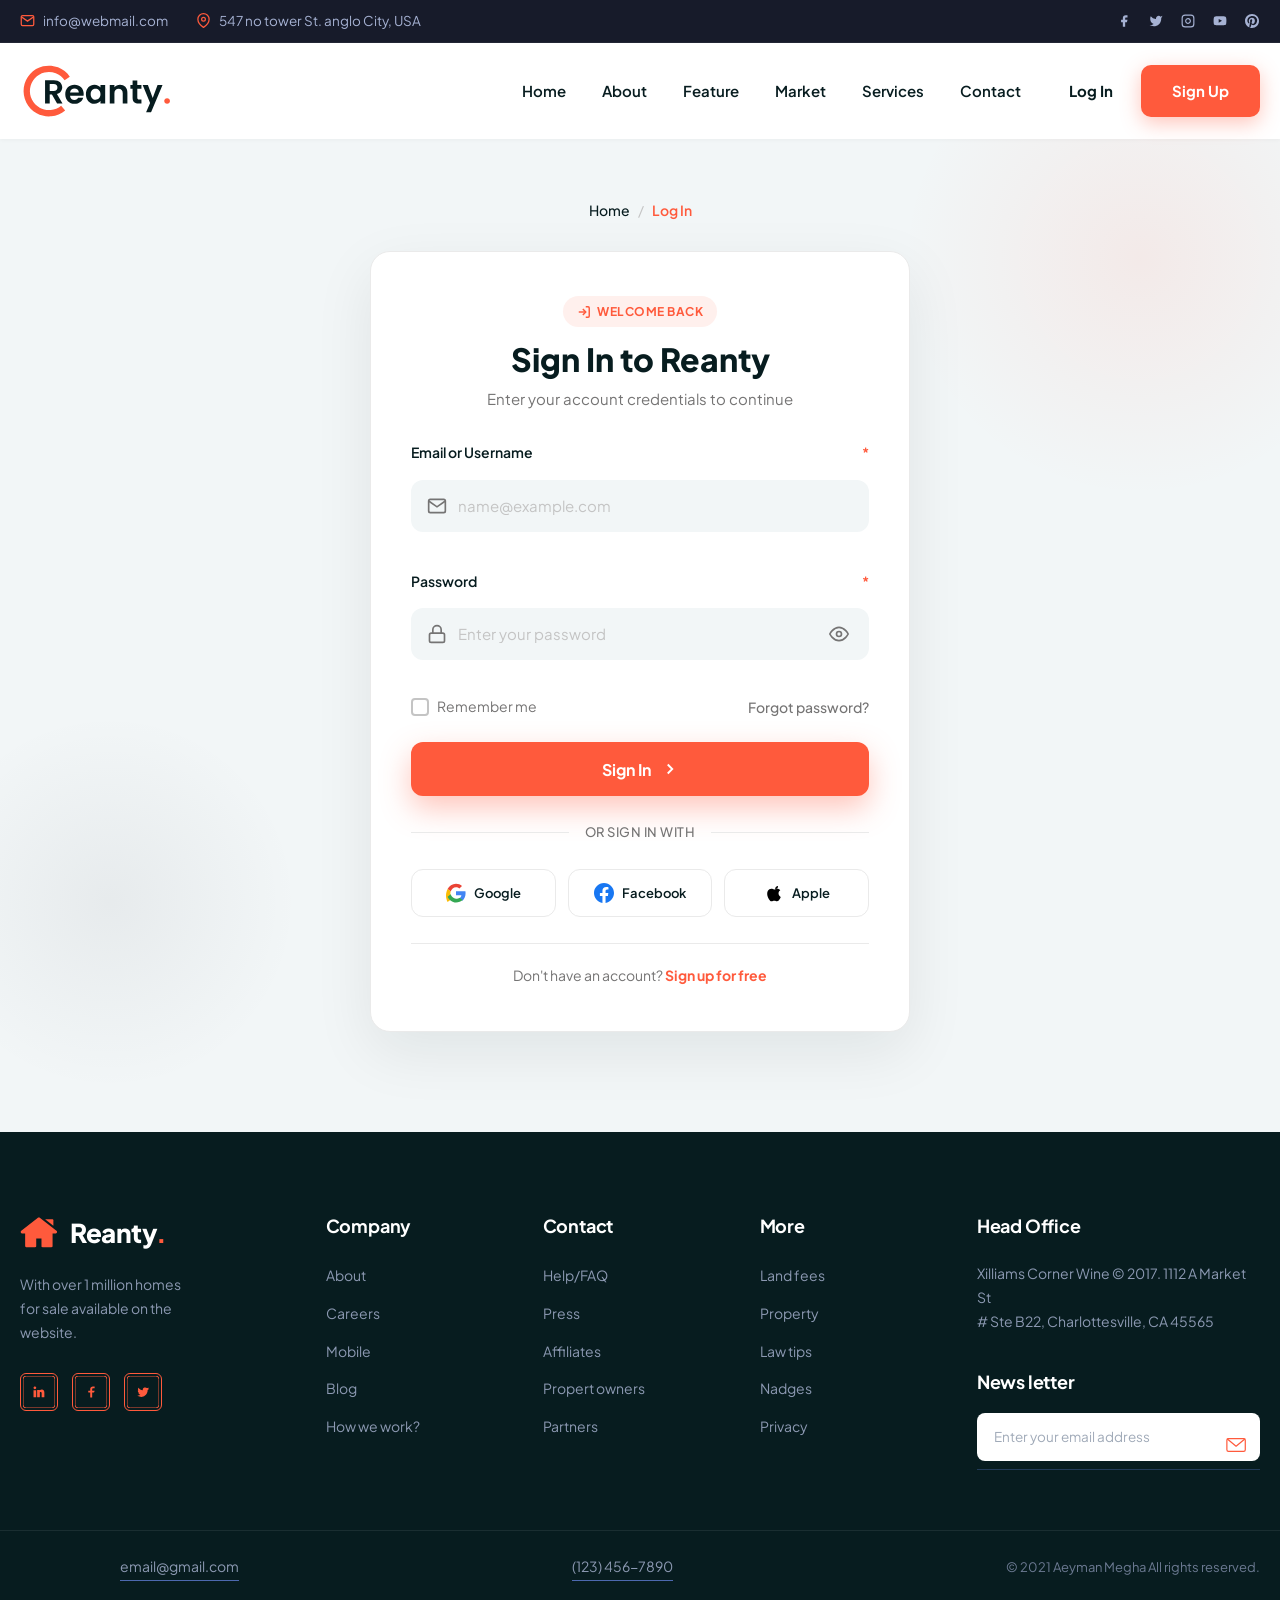
==== commit 58c8205c: "done js2" ====
--- a/pages/login.html
+++ b/pages/login.html
@@ -67,11 +67,9 @@
         </div>
 
         <!-- ========================================================================= -->
-        <!-- FORM ĐĂNG NHẬP (HỖ TRỢ LINK ACTION DATA SERVER & TEST SERVER)              -->
+        <!-- FORM ĐĂNG NHẬP (100% CLIENT-SIDE CHO VERCEL STATIC HOSTING)               -->
         <!-- ========================================================================= -->
-        <form class="auth-form" id="loginForm" action="#" method="POST"
-          data-test-server-url="https://test-server.example.com/api/v1/auth/login"
-          data-data-server-url="https://api.reanty.com/api/v1/auth/login">
+        <form class="auth-form" id="loginForm" action="#" method="POST">
 
           <!-- Email / Username Field -->
           <div class="form-group">
--- a/css/style.css
+++ b/css/style.css
@@ -454,24 +454,29 @@
 
 .hero__container {
   display: grid;
-  grid-template-columns: 570px 1fr;
-  align-items: stretch;
-  min-height: 700px;
+  grid-template-columns: 573px 867px;
+  align-items: start;
+  min-height: 850px;
   position: relative;
+  overflow: visible;
 }
 
 .hero__left {
-  padding: 60px 30px 60px 0;
+  padding: 65px 20px 0 0;
   display: flex;
   flex-direction: column;
-  justify-content: center;
-  z-index: 5;
+  justify-content: flex-start;
+  min-height: 850px;
+  position: relative;
+  z-index: 10;
+  overflow: visible;
 }
 
 .hero__title-block {
   position: relative;
-  display: inline-block;
+  margin-top: 60px;
   margin-bottom: 24px;
+  overflow: visible;
 }
 
 .hero__title {
@@ -486,32 +491,34 @@
   color: var(--color-dark);
 }
 
-/* Exact Figma Curved Arrow positioned right by 'country .' pointing to gray box */
+/* Exact Figma Curved Arrow positioned under 'your' / 'country .' pointing 37px into gray box */
 .hero__curve-arrow {
   position: absolute;
-  bottom: -22px;
-  right: 15px;
-  width: 165px;
+  top: 110px;
+  left: 382px;
+  width: 228px;
   height: auto;
   pointer-events: none;
-  z-index: 10;
+  z-index: 25;
 }
 
 .hero__desc {
   font-size: 15.5px;
-  color: var(--color-text-muted);
-  line-height: 1.7;
-  max-width: 440px;
+  color: #9EABB2;
+  line-height: 1.65;
+  max-width: 395px;
   margin-bottom: 36px;
 }
 
 .hero__cta {
-  margin-bottom: 65px;
+  margin-bottom: 50px;
 }
 
 .hero__btn {
-  padding: 16px 36px;
-  gap: 10px;
+  width: 210px;
+  height: 58px;
+  padding: 0;
+  gap: 12px;
   border-radius: 10px;
   font-size: 15px;
   font-weight: 700;
@@ -520,6 +527,8 @@
   box-shadow: 0 8px 24px rgba(255, 90, 60, 0.35);
   display: inline-flex;
   align-items: center;
+  justify-content: center;
+  transition: var(--transition-normal);
 }
 
 .hero__btn:hover {
@@ -529,28 +538,30 @@
 }
 
 .hero__btn .icon-arrow {
-  width: 16px;
-  height: 16px;
-  stroke-width: 3;
-}
-
-/* Stepped House Tabs matching Figma (HOUSE 1 tall, HOUSE 2 & 3 lower) */
+  width: 7px;
+  height: 12px;
+}
+
+/* Stepped House Tabs matching Figma (HOUSE 1 tall 80px/114px, HOUSE 2 & 3 60px/88px) */
 .hero__stepped-wrapper {
+  margin-top: auto;
+  padding-bottom: 33px;
   display: flex;
   align-items: flex-end;
-  gap: 28px;
+  gap: 20px;
 }
 
 .hero__stepped-tabs {
   display: flex;
   align-items: flex-end;
+  gap: 0;
 }
 
 .hero__tab-step {
-  padding: 0 20px;
-  height: 55px;
-  background-color: #B5B5B5;
-  color: rgba(255, 255, 255, 0.85);
+  width: 88px;
+  height: 60px;
+  background-color: #B8BABC;
+  color: rgba(255, 255, 255, 0.9);
   font-size: 11px;
   font-weight: 700;
   letter-spacing: 0.6px;
@@ -558,49 +569,65 @@
   align-items: center;
   justify-content: center;
   cursor: pointer;
-  transition: var(--transition-normal);
+  transition: all 0.3s cubic-bezier(0.25, 0.8, 0.25, 1);
+  user-select: none;
 }
 
 .hero__tab-step--active {
-  height: 75px;
-  background-color: #999999;
+  width: 114px;
+  height: 80px;
+  background-color: #9D9D9D;
   color: var(--color-white);
 }
 
-.hero__tab-step:hover {
-  background-color: #8C8C8C;
+.hero__tab-step:hover:not(.hero__tab-step--active) {
+  background-color: #ABABAB;
   color: var(--color-white);
 }
 
 .hero__stepped-progress {
   display: flex;
   align-items: center;
-  gap: 18px;
-  padding-bottom: 16px;
+  gap: 14px;
+  padding-bottom: 24px;
 }
 
 .hero__stepped-line {
-  width: 55px;
-  height: 2.5px;
-  background-color: #E0E0E0;
+  width: 63px;
+  height: 2px;
+  background-color: #EBEBEB;
   position: relative;
   border-radius: 2px;
 }
 
 .hero__stepped-line-fill {
-  width: 22px;
+  width: 23px;
   height: 100%;
   background-color: var(--color-dark);
   border-radius: 2px;
+  position: absolute;
+  left: 0;
+  top: 0;
+  transition: transform 0.35s cubic-bezier(0.25, 0.8, 0.25, 1);
 }
 
 .hero__stepped-numbers {
   display: flex;
   align-items: center;
-  gap: 10px;
+  gap: 12px;
   font-size: 13.5px;
   font-weight: 700;
-  color: #B5B5B5;
+  color: #9EABB2;
+  user-select: none;
+}
+
+.hero__stepped-numbers span {
+  cursor: pointer;
+  transition: color 0.3s ease, font-size 0.3s ease;
+}
+
+.hero__stepped-numbers span:hover {
+  color: var(--color-dark);
 }
 
 .hero__stepped-numbers .active {
@@ -611,9 +638,9 @@
 /* Hero Right: Big Architectural Gray Rectangle */
 .hero__right {
   position: relative;
-  width: 100%;
-  height: 100%;
-  min-height: 680px;
+  width: 867px;
+  height: 704px;
+  align-self: start;
 }
 
 .hero__gray-box {
@@ -623,26 +650,48 @@
   width: 100%;
   height: 100%;
   background-color: #C4C4C4;
-}
-
-/* Floating Overlapping Revenue Card (Positioned at bottom-left corner of gray box) */
+  overflow: hidden;
+}
+
+.hero__img {
+  width: 100%;
+  height: 100%;
+  object-fit: cover;
+  object-position: center;
+  display: block;
+  transition: transform 0.6s cubic-bezier(0.25, 0.8, 0.25, 1);
+}
+
+.hero__right:hover .hero__img {
+  transform: scale(1.02);
+}
+
+/* Floating Overlapping Revenue Card (Extends 48.5px left of gray box, hangs 39px below) */
 .hero__stat-card {
   position: absolute;
-  bottom: 40px;
-  left: -120px;
+  bottom: -39px;
+  left: -48.5px;
   background-color: var(--color-white);
-  padding: 24px 30px;
+  padding: 24px 28px;
   border-radius: 20px;
-  box-shadow: 0 20px 45px rgba(0, 0, 0, 0.08);
+  box-shadow: 10px 14px 59px rgba(0, 0, 92, 0.07);
   display: flex;
   flex-direction: column;
   align-items: flex-start;
+  justify-content: center;
   z-index: 20;
-  width: 230px;
+  width: 240px;
+  height: 190px;
+  transition: transform 0.3s ease, box-shadow 0.3s ease;
+}
+
+.hero__stat-card:hover {
+  transform: translateY(-4px);
+  box-shadow: 10px 20px 65px rgba(0, 0, 92, 0.12);
 }
 
 .hero__stat-icon {
-  margin-bottom: 12px;
+  margin-bottom: 14px;
   line-height: 0;
 }
 
@@ -656,7 +705,7 @@
 }
 
 .hero__stat-label {
-  font-size: 13.5px;
+  font-size: 14px;
   font-weight: 500;
   color: #9EABB2;
 }
@@ -666,41 +715,46 @@
   position: absolute;
   bottom: 0;
   right: 0;
+  width: 198px;
+  height: 74px;
   background-color: var(--color-primary);
   color: var(--color-white);
   display: inline-flex;
   align-items: center;
+  justify-content: center;
   gap: 14px;
-  padding: 18px 32px;
+  border-top-left-radius: 10px;
+  box-shadow: 8px 9px 24px rgba(0, 0, 92, 0.08);
   font-size: 14.5px;
   font-weight: 700;
-  border-top-left-radius: 10px;
   transition: var(--transition-normal);
   z-index: 15;
 }
 
 .hero__video-btn:hover {
   background-color: var(--color-primary-hover);
-  padding-right: 36px;
+  box-shadow: 8px 12px 30px rgba(255, 90, 60, 0.35);
+}
+
+.hero__video-btn:hover .hero__play-circle {
+  transform: scale(1.08);
 }
 
 .hero__play-circle {
-  width: 28px;
-  height: 28px;
+  width: 37px;
+  height: 37px;
   border-radius: 50%;
-  background-color: var(--color-white);
-  color: var(--color-primary);
+  background-color: #FCFCFD;
   display: flex;
   align-items: center;
   justify-content: center;
-  box-shadow: 0 4px 10px rgba(0, 0, 0, 0.15);
+  box-shadow: 0 8px 12px rgba(98, 113, 147, 0.1);
+  transition: transform 0.3s ease;
 }
 
 .hero__play-circle svg {
   width: 12px;
   height: 12px;
-  margin-left: 2px;
-  fill: var(--color-primary);
 }
 
 /* ==========================================================================
@@ -823,6 +877,9 @@
   width: 342px;
   height: 527px;
   background-color: #C4C4C4;
+  overflow: hidden;
+  border-radius: 8px;
+  box-shadow: 0 10px 30px rgba(0, 0, 0, 0.08);
 }
 
 /* Box 2 (Top Right, x=502, y=1862, w=366, h=561) */
@@ -833,6 +890,22 @@
   width: 366px;
   height: 561px;
   background-color: #C4C4C4;
+  overflow: hidden;
+  border-radius: 8px;
+  box-shadow: 0 16px 36px rgba(0, 0, 0, 0.12);
+}
+
+.dream-spaces__img {
+  width: 100%;
+  height: 100%;
+  object-fit: cover;
+  display: block;
+  transition: transform 0.5s ease;
+}
+
+.dream-spaces__gray-block--bottom-left:hover .dream-spaces__img,
+.dream-spaces__gray-block--top-right:hover .dream-spaces__img {
+  transform: scale(1.04);
 }
 
 /* 5 Star Rating Badge (x=801, y=1851, w=120, h=120) */
@@ -1027,6 +1100,20 @@
 .mosaic-grid__item {
   overflow: hidden;
   background-color: #C4C4C4;
+  border-radius: 8px;
+  position: relative;
+}
+
+.mosaic-grid__img {
+  width: 100%;
+  height: 100%;
+  object-fit: cover;
+  display: block;
+  transition: transform 0.4s ease;
+}
+
+.mosaic-grid__item:hover .mosaic-grid__img {
+  transform: scale(1.05);
 }
 
 .mosaic-grid__item--tall {
@@ -1206,7 +1293,20 @@
   height: 386px;
   background-color: #C4C4C4;
   overflow: hidden;
+  border-radius: 12px;
   transition: var(--transition-normal);
+}
+
+.property-card__img {
+  width: 100%;
+  height: 100%;
+  object-fit: cover;
+  display: block;
+  transition: transform 0.5s ease;
+}
+
+.property-card:hover .property-card__img {
+  transform: scale(1.06);
 }
 
 .property-card--featured {
@@ -1327,12 +1427,34 @@
 .unit-callout-section {
   width: 100%;
   min-height: 460px;
-  background-color: #C4C4C4;
+  background-color: var(--color-dark);
   position: relative;
   display: flex;
   align-items: center;
   justify-content: center;
   padding: 0;
+  overflow: visible;
+  z-index: 20;
+}
+
+.unit-callout__bg-img {
+  position: absolute;
+  top: 0;
+  left: 0;
+  width: 100%;
+  height: 100%;
+  object-fit: cover;
+  z-index: 1;
+}
+
+.unit-callout__bg-overlay {
+  position: absolute;
+  top: 0;
+  left: 0;
+  width: 100%;
+  height: 100%;
+  background: linear-gradient(180deg, rgba(7, 28, 31, 0.45) 0%, rgba(7, 28, 31, 0.7) 100%);
+  z-index: 2;
 }
 
 .unit-callout__container {
@@ -1342,6 +1464,7 @@
   display: flex;
   align-items: center;
   justify-content: center;
+  z-index: 3;
 }
 
 .unit-card {
@@ -1515,6 +1638,13 @@
   box-shadow: var(--shadow-md);
 }
 
+.testimonial__img {
+  width: 100%;
+  height: 100%;
+  object-fit: cover;
+  display: block;
+}
+
 .testimonial__quote-mark {
   width: 48px;
   height: 38px;
@@ -1602,30 +1732,71 @@
 }
 
 .project-card {
-  height: 170px;
-  border-radius: 12px;
-  background-color: #828282;
+  height: 180px;
+  border-radius: 14px;
+  position: relative;
+  overflow: hidden;
   display: flex;
   flex-direction: column;
   align-items: center;
   justify-content: center;
-  gap: 16px;
   padding: 20px;
   box-shadow: 0 4px 15px rgba(0, 0, 0, 0.06);
   transition: var(--transition-normal);
 }
 
+.project-card__bg {
+  position: absolute;
+  top: 0;
+  left: 0;
+  width: 100%;
+  height: 100%;
+  object-fit: cover;
+  transition: transform 0.5s ease;
+  z-index: 1;
+}
+
+.project-card__overlay {
+  position: absolute;
+  top: 0;
+  left: 0;
+  width: 100%;
+  height: 100%;
+  background: linear-gradient(180deg, rgba(7, 28, 31, 0.45) 0%, rgba(7, 28, 31, 0.72) 100%);
+  z-index: 2;
+  transition: background 0.3s ease;
+}
+
 .project-card:hover {
   transform: translateY(-3px);
-  box-shadow: 0 10px 25px rgba(0, 0, 0, 0.12);
+  box-shadow: 0 10px 25px rgba(0, 0, 0, 0.14);
+}
+
+.project-card:hover .project-card__bg {
+  transform: scale(1.08);
+}
+
+.project-card:hover .project-card__overlay {
+  background: linear-gradient(180deg, rgba(7, 28, 31, 0.35) 0%, rgba(7, 28, 31, 0.6) 100%);
+}
+
+.project-card__content {
+  position: relative;
+  z-index: 3;
+  display: flex;
+  flex-direction: column;
+  align-items: center;
+  gap: 16px;
+  width: 100%;
 }
 
 .project-card__title {
   color: var(--color-white);
-  font-size: 16.5px;
-  font-weight: 600;
+  font-size: 17px;
+  font-weight: 700;
   margin: 0;
   text-align: center;
+  text-shadow: 0 2px 4px rgba(0, 0, 0, 0.3);
 }
 
 .btn--project {
@@ -1774,7 +1945,20 @@
   width: 100%;
   height: 242px;
   background-color: #C4C4C4;
+  overflow: hidden;
   flex-shrink: 0;
+}
+
+.blog-card__img {
+  width: 100%;
+  height: 100%;
+  object-fit: cover;
+  display: block;
+  transition: transform 0.4s ease;
+}
+
+.blog-card:hover .blog-card__img {
+  transform: scale(1.06);
 }
 
 .blog-card__body {
@@ -1943,6 +2127,8 @@
   height: 160px;
   background-color: #C4C4C4;
   border-radius: 8px;
+  overflow: hidden;
+  box-shadow: 0 8px 20px rgba(0, 0, 0, 0.08);
 }
 
 .contact-graphic-box--bottom-right {
@@ -1953,7 +2139,16 @@
   height: 190px;
   background-color: #C4C4C4;
   border-radius: 8px;
+  overflow: hidden;
+  box-shadow: 0 12px 28px rgba(0, 0, 0, 0.12);
   z-index: 1;
+}
+
+.contact-graphic__img {
+  width: 100%;
+  height: 100%;
+  object-fit: cover;
+  display: block;
 }
 
 .contact-graphic-box--orange {
@@ -2258,8 +2453,28 @@
 
 /* Laptop & Small Desktop (Max 1200px) */
 @media (max-width: 1200px) {
+  .hero__container {
+    grid-template-columns: 480px 1fr;
+    min-height: 750px;
+  }
+
+  .hero__left {
+    min-height: 750px;
+    padding-top: 40px;
+  }
+
+  .hero__right {
+    width: 100%;
+    height: 600px;
+  }
+
   .hero__title {
     font-size: 46px;
+  }
+
+  .hero__curve-arrow {
+    left: 310px;
+    width: 180px;
   }
 
   .footer__grid {
@@ -2320,14 +2535,18 @@
   /* Hero Section Tablet */
   .hero__container {
     grid-template-columns: 1fr;
+    min-height: auto;
   }
 
   .hero__left {
     padding: 50px 24px 40px;
+    min-height: auto;
   }
 
   .hero__right {
+    width: 100%;
     min-height: 480px;
+    height: 480px;
   }
 
   .hero__stat-card {
@@ -2474,6 +2693,7 @@
 
   .hero__right {
     min-height: 380px;
+    height: 380px;
   }
 
   .hero__stat-card {
@@ -2516,6 +2736,30 @@
   .blog__grid,
   .footer__grid {
     grid-template-columns: 1fr;
+  }
+
+  .unit-card {
+    max-width: 90%;
+    width: 360px;
+  }
+
+  .contact-section__graphic {
+    width: 100%;
+    max-width: 380px;
+    height: 220px;
+    margin: 20px auto 0;
+  }
+
+  .contact-graphic-box--top-left {
+    width: 180px;
+    height: 120px;
+  }
+
+  .contact-graphic-box--bottom-right {
+    left: 80px;
+    top: 60px;
+    width: 260px;
+    height: 140px;
   }
 
   .property-card,
@@ -3366,4 +3610,267 @@
   .footer__col--office {
     grid-column: span 1;
   }
+}
+
+/* ==========================================================================
+   20. DYNAMIC JAVASCRIPT UI COMPONENTS (FORMS, MODALS, SCROLL EFFECTS)
+   ========================================================================== */
+
+/* Sticky & Glassmorphism Scrolled Header */
+.navbar--sticky {
+  position: sticky;
+  top: 0;
+  left: 0;
+  right: 0;
+  z-index: 1000;
+  transition: background-color 0.3s ease, box-shadow 0.3s ease, padding 0.3s ease;
+}
+
+.navbar--scrolled {
+  background-color: rgba(255, 255, 255, 0.95) !important;
+  backdrop-filter: blur(12px);
+  -webkit-backdrop-filter: blur(12px);
+  box-shadow: 0 4px 20px rgba(7, 28, 31, 0.08) !important;
+  padding: 14px 0 !important;
+}
+
+/* Form Validation Error Styles */
+.form-input-wrapper--error .form-input,
+.form-input--error {
+  border-color: #FF5A3C !important;
+  background-color: #FFF8F7 !important;
+  box-shadow: 0 0 0 3px rgba(255, 90, 60, 0.15) !important;
+}
+
+.form-field-error {
+  display: flex;
+  align-items: center;
+  gap: 6px;
+  color: #FF5A3C;
+  font-size: 12.5px;
+  font-weight: 600;
+  margin-top: 6px;
+  animation: fadeInDown 0.25s ease forwards;
+}
+
+.form-field-error svg {
+  width: 14px;
+  height: 14px;
+  flex-shrink: 0;
+}
+
+@keyframes fadeInDown {
+  from {
+    opacity: 0;
+    transform: translateY(-4px);
+  }
+  to {
+    opacity: 1;
+    transform: translateY(0);
+  }
+}
+
+@keyframes errorShake {
+  0%, 100% { transform: translateX(0); }
+  20%, 60% { transform: translateX(-5px); }
+  40%, 80% { transform: translateX(5px); }
+}
+
+.form-group--shake {
+  animation: errorShake 0.4s ease;
+}
+
+/* Back to Top Floating Button */
+.back-to-top {
+  position: fixed;
+  bottom: 35px;
+  right: 35px;
+  width: 48px;
+  height: 48px;
+  border-radius: 50%;
+  background-color: #FF5A3C;
+  color: #FFFFFF;
+  border: none;
+  cursor: pointer;
+  display: flex;
+  align-items: center;
+  justify-content: center;
+  box-shadow: 0 6px 20px rgba(255, 90, 60, 0.35);
+  opacity: 0;
+  visibility: hidden;
+  transform: translateY(20px);
+  transition: all 0.3s cubic-bezier(0.25, 0.8, 0.25, 1);
+  z-index: 999;
+}
+
+.back-to-top:hover {
+  background-color: #E84D30;
+  transform: translateY(-3px);
+  box-shadow: 0 10px 25px rgba(255, 90, 60, 0.45);
+}
+
+.back-to-top--visible {
+  opacity: 1;
+  visibility: visible;
+  transform: translateY(0);
+}
+
+.back-to-top svg {
+  width: 20px;
+  height: 20px;
+}
+
+@media (max-width: 768px) {
+  .back-to-top {
+    bottom: 25px;
+    right: 20px;
+    width: 42px;
+    height: 42px;
+  }
+}
+
+/* Video Modal Popup */
+.video-modal {
+  position: fixed;
+  inset: 0;
+  z-index: 2000;
+  display: flex;
+  align-items: center;
+  justify-content: center;
+  padding: 20px;
+  opacity: 0;
+  visibility: hidden;
+  transition: all 0.3s ease;
+}
+
+.video-modal--open {
+  opacity: 1;
+  visibility: visible;
+}
+
+.video-modal__backdrop {
+  position: absolute;
+  inset: 0;
+  background-color: rgba(7, 28, 31, 0.75);
+  backdrop-filter: blur(8px);
+  -webkit-backdrop-filter: blur(8px);
+}
+
+.video-modal__container {
+  position: relative;
+  width: 100%;
+  max-width: 820px;
+  background-color: #071C1F;
+  border-radius: 16px;
+  overflow: hidden;
+  box-shadow: 0 25px 60px rgba(0, 0, 0, 0.35);
+  border: 1px solid rgba(255, 255, 255, 0.1);
+  transform: scale(0.92);
+  transition: transform 0.3s cubic-bezier(0.25, 0.8, 0.25, 1);
+  z-index: 2;
+}
+
+.video-modal--open .video-modal__container {
+  transform: scale(1);
+}
+
+.video-modal__header {
+  display: flex;
+  align-items: center;
+  justify-content: space-between;
+  padding: 16px 24px;
+  background-color: #0D101A;
+  border-bottom: 1px solid rgba(255, 255, 255, 0.08);
+  color: #FFFFFF;
+}
+
+.video-modal__title {
+  font-size: 16px;
+  font-weight: 700;
+  color: #FFFFFF;
+  display: flex;
+  align-items: center;
+  gap: 10px;
+}
+
+.video-modal__close {
+  width: 32px;
+  height: 32px;
+  border-radius: 50%;
+  background: rgba(255, 255, 255, 0.1);
+  border: none;
+  color: #FFFFFF;
+  display: flex;
+  align-items: center;
+  justify-content: center;
+  cursor: pointer;
+  transition: background-color 0.2s ease, transform 0.2s ease;
+}
+
+.video-modal__close:hover {
+  background-color: #FF5A3C;
+  transform: rotate(90deg);
+}
+
+.video-modal__body {
+  position: relative;
+  width: 100%;
+  padding-bottom: 56.25%;
+  background-color: #000000;
+}
+
+.video-modal__body iframe,
+.video-modal__body video {
+  position: absolute;
+  top: 0;
+  left: 0;
+  width: 100%;
+  height: 100%;
+  border: none;
+}
+
+/* Toast Notification (Khi submit contact/newsletter thành công) */
+.toast-notification {
+  position: fixed;
+  top: 24px;
+  right: 24px;
+  background-color: #071C1F;
+  color: #FFFFFF;
+  padding: 14px 22px;
+  border-radius: 12px;
+  box-shadow: 0 10px 30px rgba(0, 0, 0, 0.2);
+  display: flex;
+  align-items: center;
+  gap: 12px;
+  z-index: 3000;
+  transform: translateX(120%);
+  opacity: 0;
+  transition: transform 0.4s cubic-bezier(0.25, 0.8, 0.25, 1), opacity 0.4s ease;
+  border-left: 4px solid #FF5A3C;
+  max-width: 380px;
+}
+
+.toast-notification--show {
+  transform: translateX(0);
+  opacity: 1;
+}
+
+.toast-notification--success {
+  border-left-color: #0E8048;
+}
+
+.toast-notification--error {
+  border-left-color: #FF5A3C;
+}
+
+.toast-notification__icon {
+  width: 20px;
+  height: 20px;
+  flex-shrink: 0;
+}
+
+.toast-notification__message {
+  font-size: 14px;
+  line-height: 1.4;
+  font-weight: 500;
 }
